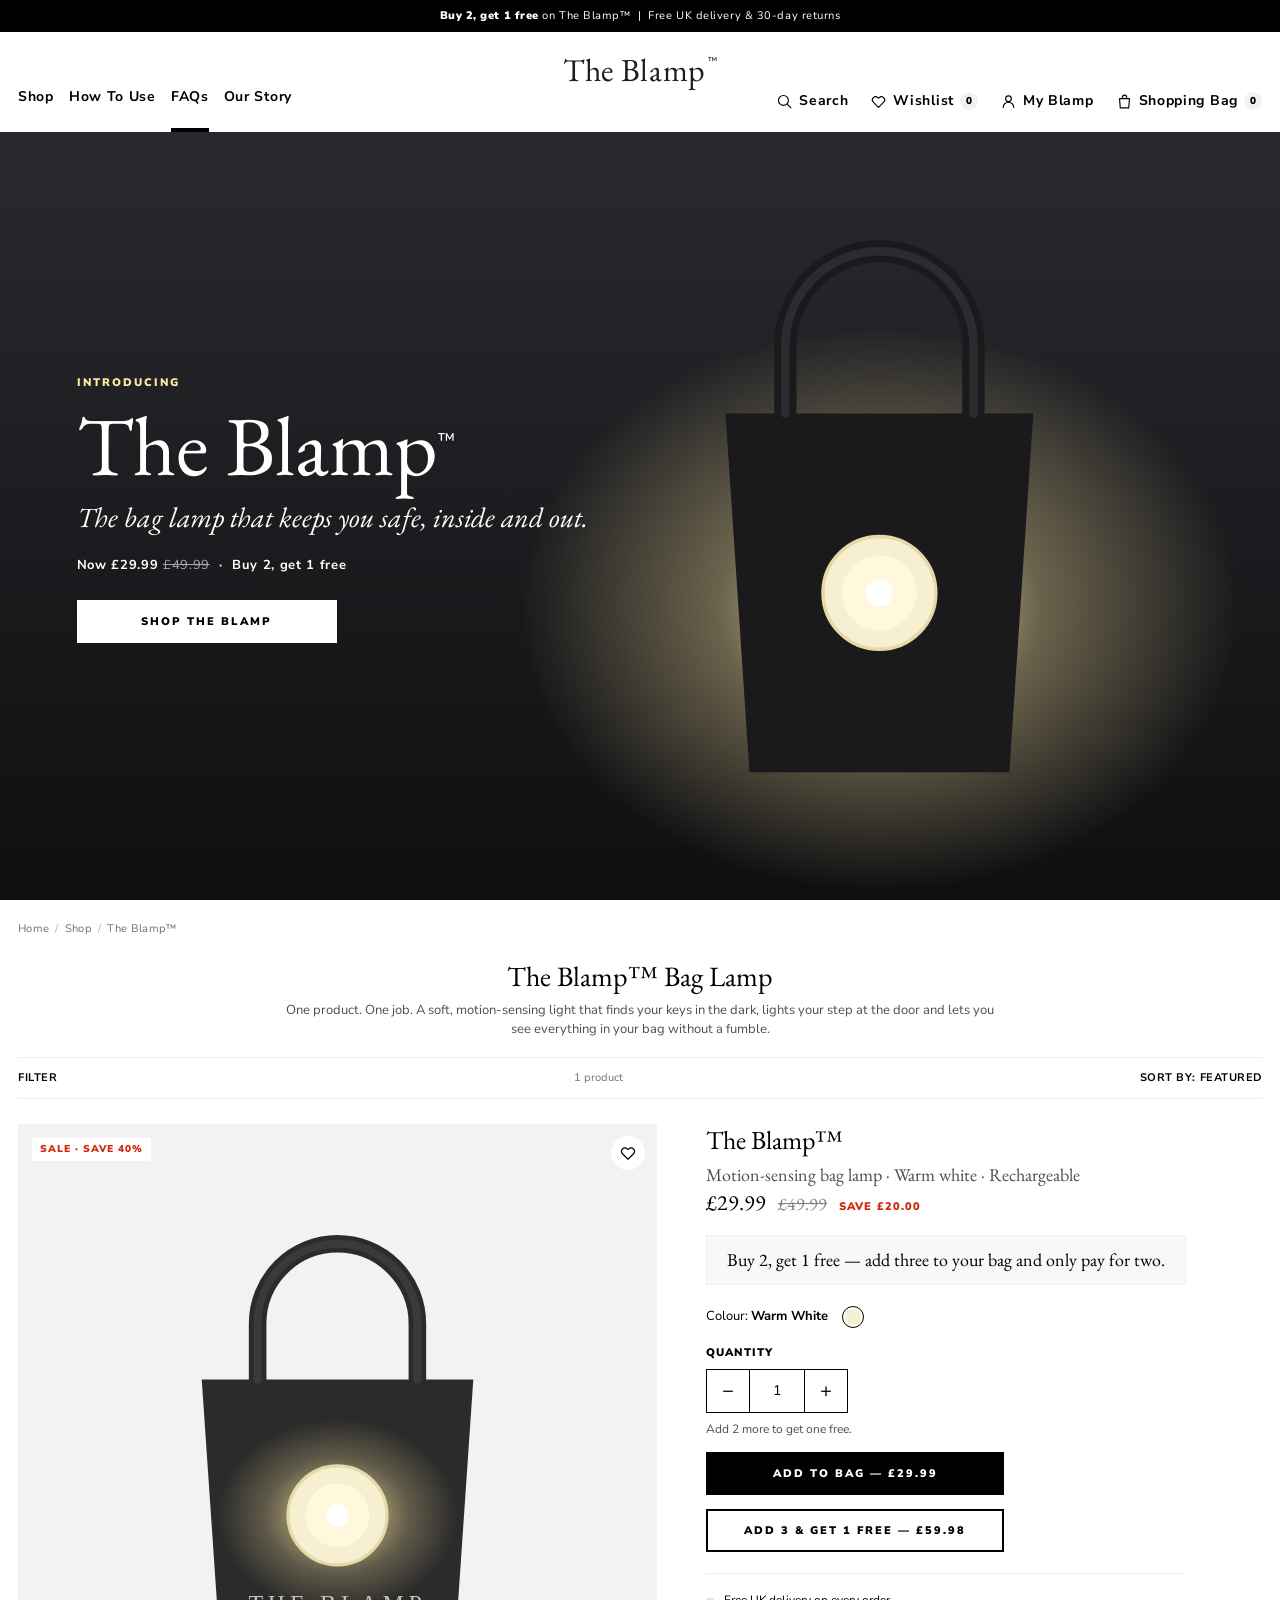
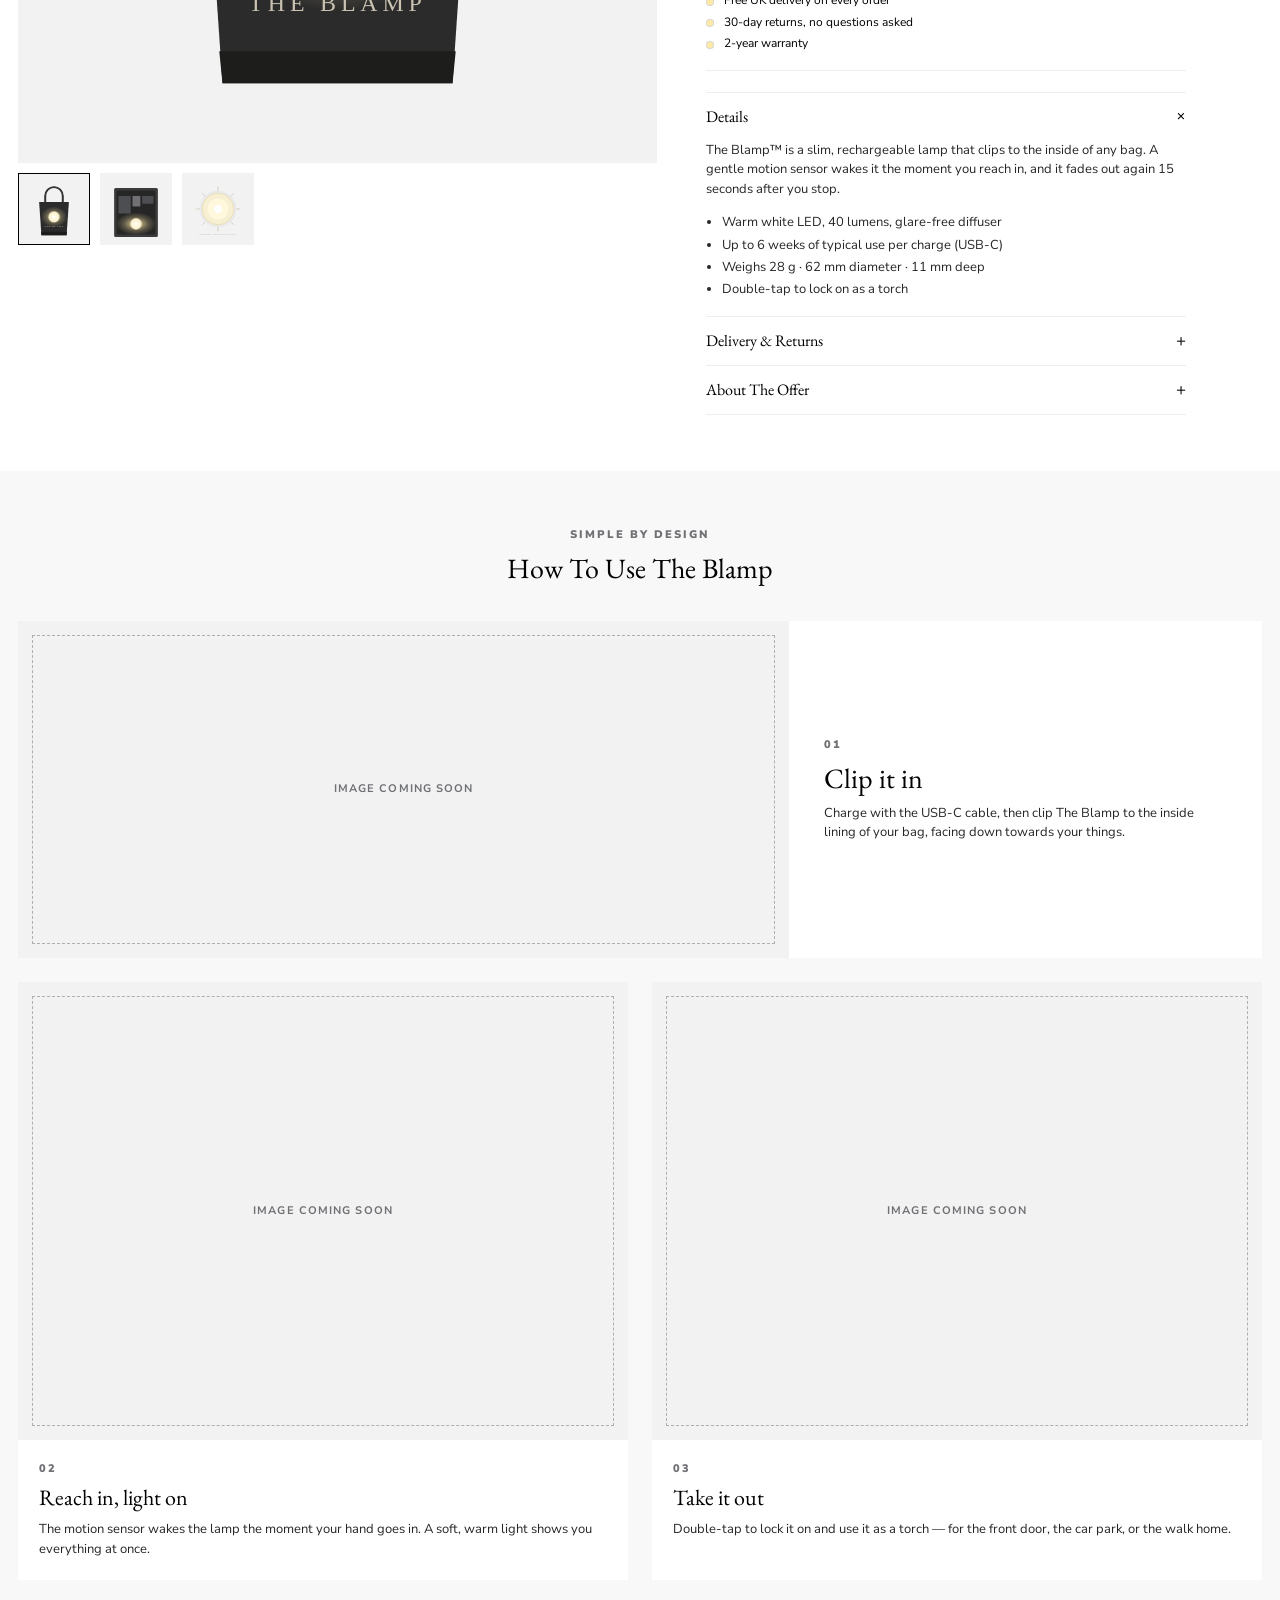
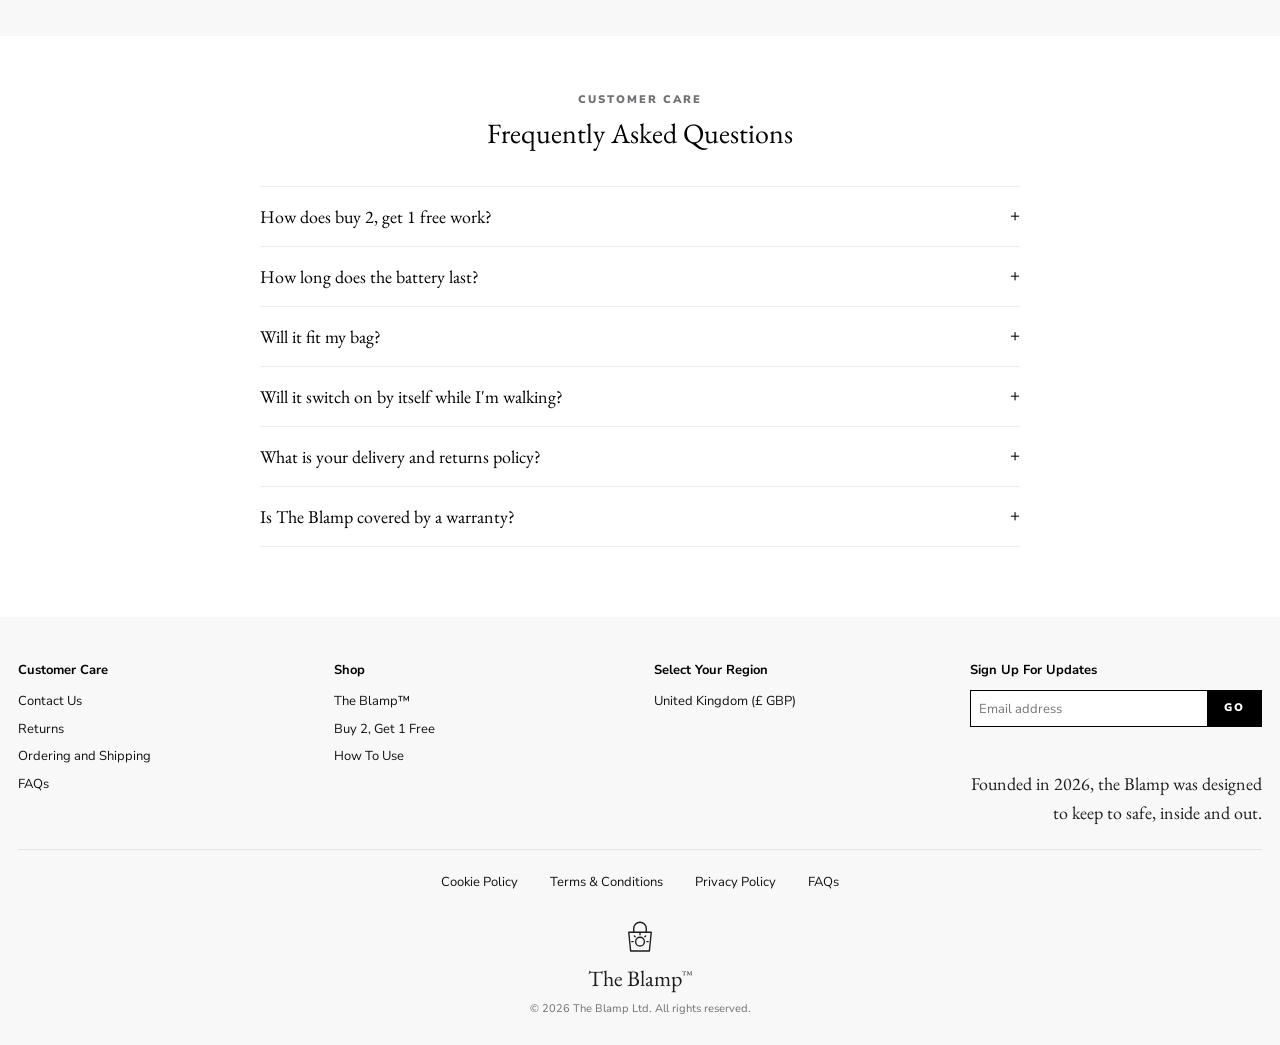
==== index.html @ b29a38c1 "Build The Blamp one-page store mirroring the Mulberry design Static storefront with cover, product b" ====
<!DOCTYPE html>
<html lang="en-gb">
<head>
  <meta charset="utf-8">
  <meta name="viewport" content="width=device-width, initial-scale=1">
  <title>The Blamp™ | The Bag Lamp – Keeps you safe, inside and out</title>
  <meta name="description" content="The Blamp™ is a motion-sensing bag lamp designed to keep you safe, inside and out. £29.99, was £49.99. Buy 2, get 1 free. Free UK delivery.">
  <link rel="icon" href="assets/img/favicon.svg" type="image/svg+xml">
  <link rel="preconnect" href="https://fonts.googleapis.com">
  <link rel="preconnect" href="https://fonts.gstatic.com" crossorigin>
  <link href="https://fonts.googleapis.com/css2?family=EB+Garamond:ital,wght@0,400;0,500;1,400&family=Nunito+Sans:ital,wght@0,400;0,700;0,900;1,400&display=swap" rel="stylesheet">
  <link rel="stylesheet" href="assets/css/styles.css">
  <script type="application/ld+json">
  {
    "@context": "https://schema.org",
    "@type": "Product",
    "name": "The Blamp™",
    "description": "A motion-sensing bag lamp designed to keep you safe, inside and out.",
    "brand": { "@type": "Brand", "name": "The Blamp" },
    "offers": {
      "@type": "Offer",
      "priceCurrency": "GBP",
      "price": "29.99",
      "availability": "https://schema.org/InStock",
      "url": "https://thebaglamp.com/#shop"
    }
  }
  </script>
</head>
<body>
<div class="site-wrapper has-site-updates" id="site">

  <a class="skip-link" href="#shop">Skip to product</a>

  <!-- ===================== HEADER ===================== -->
  <div class="site-updates" id="site-updates">
    <p class="site-updates__text"><strong>Buy 2, get 1 free</strong> on The Blamp™ &nbsp;|&nbsp; Free UK delivery &amp; 30-day returns</p>
  </div>

  <header class="site-header site-header--fixed" id="site-header">
    <h1 class="show-for-sr">The Blamp™ – The Bag Lamp</h1>
    <div class="header-wrapper">

      <button class="main-nav__toggler show-for-medium-down" id="mobile-header" aria-label="Open menu" aria-expanded="false" aria-controls="main-nav">
        <span class="icon-burger" aria-hidden="true"><i></i><i></i><i></i></span>
      </button>
      <button class="personal-nav__btn personal-nav__search-mobile show-for-medium-down" data-open-search aria-label="Search">
        <svg class="icon" viewBox="0 0 24 24" aria-hidden="true"><circle cx="10.5" cy="10.5" r="7" fill="none" stroke="currentColor" stroke-width="1.6"/><path d="M15.8 15.8 21 21" stroke="currentColor" stroke-width="1.6" stroke-linecap="round"/></svg>
      </button>

      <a class="site-logo site-logo--medium" href="#top" aria-label="The Blamp home">
        <span class="site-logo__word">The Blamp</span><span class="site-logo__tm">™</span>
      </a>

      <nav class="personal-nav" aria-label="Account and bag">
        <ul class="personal-nav__list">
          <li class="personal-nav__item show-for-large-up">
            <button class="personal-nav__btn" data-open-search>
              <svg class="icon" viewBox="0 0 24 24" aria-hidden="true"><circle cx="10.5" cy="10.5" r="7" fill="none" stroke="currentColor" stroke-width="1.6"/><path d="M15.8 15.8 21 21" stroke="currentColor" stroke-width="1.6" stroke-linecap="round"/></svg>
              <span class="personal-nav__text">Search</span>
            </button>
          </li>
          <li class="personal-nav__item show-for-large-up">
            <button class="personal-nav__btn" data-wishlist-toggle aria-pressed="false">
              <svg class="icon icon-heart" viewBox="0 0 24 24" aria-hidden="true"><path d="M12 20.3 4.6 13a4.6 4.6 0 0 1 6.5-6.5l.9.9.9-.9a4.6 4.6 0 0 1 6.5 6.5z" fill="none" stroke="currentColor" stroke-width="1.6" stroke-linejoin="round"/></svg>
              <span class="personal-nav__text">Wishlist</span>
              <span class="personal-nav__count" data-wishlist-count>0</span>
            </button>
          </li>
          <li class="personal-nav__item show-for-large-up">
            <a class="personal-nav__link" href="#account" data-open-account>
              <svg class="icon" viewBox="0 0 24 24" aria-hidden="true"><circle cx="12" cy="8" r="4" fill="none" stroke="currentColor" stroke-width="1.6"/><path d="M4.5 20.5a7.5 7.5 0 0 1 15 0" fill="none" stroke="currentColor" stroke-width="1.6" stroke-linecap="round"/></svg>
              <span class="personal-nav__text">My Blamp</span>
            </a>
          </li>
          <li class="personal-nav__item">
            <button class="personal-nav__btn personal-nav__bag" data-open-cart aria-label="Open shopping bag">
              <svg class="icon" viewBox="0 0 24 24" aria-hidden="true"><path d="M5 8h14l-1 13H6z" fill="none" stroke="currentColor" stroke-width="1.6" stroke-linejoin="round"/><path d="M9 8V6a3 3 0 0 1 6 0v2" fill="none" stroke="currentColor" stroke-width="1.6"/></svg>
              <span class="personal-nav__text show-for-large-up">Shopping Bag</span>
              <span class="personal-nav__count" data-cart-count>0</span>
            </button>
          </li>
        </ul>
      </nav>

      <nav class="main-nav" id="main-nav" aria-label="Main">
        <ul class="main-nav__list">
          <li class="main-nav__item main-nav__item--selected"><a class="main-nav__link" href="#shop"><span class="main-nav__text">Shop</span></a></li>
          <li class="main-nav__item"><a class="main-nav__link" href="#how-to-use"><span class="main-nav__text">How To Use</span></a></li>
          <li class="main-nav__item"><a class="main-nav__link" href="#faqs"><span class="main-nav__text">FAQs</span></a></li>
          <li class="main-nav__item"><a class="main-nav__link" href="#our-story"><span class="main-nav__text">Our Story</span></a></li>
          <li class="main-nav__item main-nav__item--mobile-only"><a class="main-nav__link" href="#account" data-open-account><span class="main-nav__text">My Blamp</span></a></li>
          <li class="main-nav__item main-nav__item--mobile-only"><button class="main-nav__link" data-wishlist-toggle><span class="main-nav__text">Wishlist (<span data-wishlist-count>0</span>)</span></button></li>
        </ul>
      </nav>

      <div class="search-bar-container" id="search-bar" hidden>
        <form class="search-bar__form" role="search" data-search-form>
          <label class="show-for-sr" for="search-input">Search</label>
          <input class="search-bar__input" id="search-input" type="search" placeholder="Search The Blamp" autocomplete="off">
          <button class="search-bar__btn" type="submit">Search</button>
          <button class="search-bar__close" type="button" data-close-search aria-label="Close search">×</button>
        </form>
        <div class="search-bar__results" data-search-results aria-live="polite"></div>
      </div>
    </div>
  </header>

  <main id="top" class="site-content">

    <!-- ===================== SECTION 1 : COVER ===================== -->
    <section class="cover" id="cover" aria-labelledby="cover-title">
      <div class="cover__media">
        <img class="cover__img" src="assets/img/hero.svg" alt="The Blamp glowing inside an open handbag" fetchpriority="high">
      </div>
      <div class="cover__content">
        <p class="cover__eyebrow">Introducing</p>
        <h2 class="cover__title" id="cover-title">The Blamp<sup>™</sup></h2>
        <p class="cover__subtitle"><em>The bag lamp that keeps you safe, inside and out.</em></p>
        <p class="cover__offer">Now £29.99 <span class="cover__was">£49.99</span> &nbsp;·&nbsp; Buy 2, get 1 free</p>
        <a class="btn btn--light" href="#shop">Shop The Blamp</a>
      </div>
    </section>

    <!-- ===================== SECTION 2 : PRODUCT BUY BOX ===================== -->
    <section class="product" id="shop" aria-labelledby="product-title">
      <nav class="breadcrumb" aria-label="Breadcrumb">
        <ol class="breadcrumb__list">
          <li><a href="#top">Home</a></li>
          <li><a href="#shop">Shop</a></li>
          <li aria-current="page">The Blamp™</li>
        </ol>
      </nav>

      <div class="plp-header">
        <h2 class="plp-header__title">The Blamp™ Bag Lamp</h2>
        <p class="plp-header__intro">One product. One job. A soft, motion-sensing light that finds your keys in the dark, lights your step at the door and lets you see everything in your bag without a fumble.</p>
      </div>

      <div class="plp-toolbar" aria-label="Product list tools">
        <span class="plp-toolbar__filter">Filter</span>
        <span class="plp-toolbar__count">1 product</span>
        <span class="plp-toolbar__sort">Sort by: <strong>Featured</strong></span>
      </div>

      <div class="product__layout">
        <!-- Gallery -->
        <div class="product__gallery">
          <div class="product-tile">
            <span class="product-tile__badge">Sale · Save 40%</span>
            <button class="product-tile__wishlist" data-wishlist-toggle aria-pressed="false" aria-label="Add The Blamp to wishlist">
              <svg class="icon icon-heart" viewBox="0 0 24 24" aria-hidden="true"><path d="M12 20.3 4.6 13a4.6 4.6 0 0 1 6.5-6.5l.9.9.9-.9a4.6 4.6 0 0 1 6.5 6.5z" fill="none" stroke="currentColor" stroke-width="1.6" stroke-linejoin="round"/></svg>
            </button>
            <figure class="product-tile__image">
              <img id="product-main-image" src="assets/img/product-front.svg" alt="The Blamp™ bag lamp, front view" width="800" height="800">
            </figure>
          </div>
          <ul class="product__thumbs" aria-label="Product images">
            <li><button class="product__thumb is-active" data-image="assets/img/product-front.svg" data-alt="The Blamp™ bag lamp, front view"><img src="assets/img/product-front.svg" alt="" width="120" height="120"></button></li>
            <li><button class="product__thumb" data-image="assets/img/product-inside.svg" data-alt="The Blamp™ lighting the inside of a bag"><img src="assets/img/product-inside.svg" alt="" width="120" height="120"></button></li>
            <li><button class="product__thumb" data-image="assets/img/product-detail.svg" data-alt="The Blamp™ motion-sensing light, close up"><img src="assets/img/product-detail.svg" alt="" width="120" height="120"></button></li>
          </ul>
        </div>

        <!-- Buy box -->
        <div class="product__details">
          <div class="product-title">
            <h3 class="product-title__name" id="product-title">The Blamp™</h3>
            <p class="product-title__description">Motion-sensing bag lamp · Warm white · Rechargeable</p>
            <p class="product-title__price">
              <span class="price price--now" data-unit-price="29.99">£29.99</span>
              <span class="was-price">£49.99</span>
              <span class="price__saving">Save £20.00</span>
            </p>
          </div>

          <p class="product-promo-msg">Buy 2, get 1 free — add three to your bag and only pay for two.</p>

          <div class="product-colour">
            <span class="product-colour__label">Colour: <strong>Warm White</strong></span>
            <ul class="product-colour__swatches">
              <li><span class="swatch swatch--selected" style="--swatch:#f7efd2" title="Warm White"></span></li>
            </ul>
          </div>

          <form class="product-add" data-add-form>
            <label class="product-add__label" for="product-qty">Quantity</label>
            <div class="qty">
              <button class="qty__btn" type="button" data-qty-dec aria-label="Decrease quantity">−</button>
              <input class="qty__input" id="product-qty" type="number" min="1" max="99" value="1" inputmode="numeric" aria-live="polite">
              <button class="qty__btn" type="button" data-qty-inc aria-label="Increase quantity">+</button>
            </div>
            <p class="product-add__hint" data-qty-hint>Add 2 more to get one free.</p>
            <button class="btn btn--primary" type="submit" data-add-to-bag>Add To Bag</button>
            <button class="btn btn--secondary" type="button" data-add-bundle>Add 3 &amp; Get 1 Free — £59.98</button>
          </form>

          <ul class="product-usp">
            <li>Free UK delivery on every order</li>
            <li>30-day returns, no questions asked</li>
            <li>2-year warranty</li>
          </ul>

          <div class="accordion product-tabs" data-accordion>
            <div class="accordion-navigation">
              <button class="accordion__trigger" aria-expanded="true" aria-controls="acc-details">Details</button>
              <div class="accordion__content" id="acc-details">
                <p>The Blamp™ is a slim, rechargeable lamp that clips to the inside of any bag. A gentle motion sensor wakes it the moment you reach in, and it fades out again 15 seconds after you stop.</p>
                <ul>
                  <li>Warm white LED, 40 lumens, glare-free diffuser</li>
                  <li>Up to 6 weeks of typical use per charge (USB-C)</li>
                  <li>Weighs 28 g · 62 mm diameter · 11 mm deep</li>
                  <li>Double-tap to lock on as a torch</li>
                </ul>
              </div>
            </div>
            <div class="accordion-navigation">
              <button class="accordion__trigger" aria-expanded="false" aria-controls="acc-delivery">Delivery &amp; Returns</button>
              <div class="accordion__content" id="acc-delivery" hidden>
                <p>Free standard UK delivery (2–4 working days). Next-day delivery available at checkout for £4.95. International delivery is coming soon.</p>
                <p>Not for you? Return it within 30 days for a full refund.</p>
              </div>
            </div>
            <div class="accordion-navigation">
              <button class="accordion__trigger" aria-expanded="false" aria-controls="acc-offer">About The Offer</button>
              <div class="accordion__content" id="acc-offer" hidden>
                <p>Buy 2, get 1 free is applied automatically in your bag. For every three Blamps you add, the cheapest one is free. No code needed.</p>
              </div>
            </div>
          </div>
        </div>
      </div>
    </section>

    <!-- ===================== SECTION 3 : HOW TO USE ===================== -->
    <section class="how-to" id="how-to-use" aria-labelledby="how-to-title">
      <div class="section-heading">
        <p class="section-heading__eyebrow">Simple by design</p>
        <h2 class="section-heading__title" id="how-to-title">How To Use The Blamp</h2>
      </div>

      <div class="how-to__grid">
        <article class="how-to__card how-to__card--wide">
          <figure class="how-to__media" data-image-slot="how-to-1">
            <span class="how-to__placeholder">Image coming soon</span>
          </figure>
          <div class="how-to__body">
            <span class="how-to__step">01</span>
            <h3 class="how-to__title">Clip it in</h3>
            <p>Charge with the USB-C cable, then clip The Blamp to the inside lining of your bag, facing down towards your things.</p>
          </div>
        </article>

        <article class="how-to__card">
          <figure class="how-to__media" data-image-slot="how-to-2">
            <span class="how-to__placeholder">Image coming soon</span>
          </figure>
          <div class="how-to__body">
            <span class="how-to__step">02</span>
            <h3 class="how-to__title">Reach in, light on</h3>
            <p>The motion sensor wakes the lamp the moment your hand goes in. A soft, warm light shows you everything at once.</p>
          </div>
        </article>

        <article class="how-to__card">
          <figure class="how-to__media" data-image-slot="how-to-3">
            <span class="how-to__placeholder">Image coming soon</span>
          </figure>
          <div class="how-to__body">
            <span class="how-to__step">03</span>
            <h3 class="how-to__title">Take it out</h3>
            <p>Double-tap to lock it on and use it as a torch — for the front door, the car park, or the walk home.</p>
          </div>
        </article>
      </div>
    </section>

    <!-- ===================== SECTION 4 : FAQS ===================== -->
    <section class="faqs" id="faqs" aria-labelledby="faqs-title">
      <div class="section-heading">
        <p class="section-heading__eyebrow">Customer care</p>
        <h2 class="section-heading__title" id="faqs-title">Frequently Asked Questions</h2>
      </div>

      <div class="accordion faqs__accordion" data-accordion>
        <div class="accordion-navigation">
          <button class="accordion__trigger" aria-expanded="false" aria-controls="faq-1">How does buy 2, get 1 free work?</button>
          <div class="accordion__content" id="faq-1" hidden><p>Add three Blamps to your bag and the third is automatically free at checkout. You can do this as many times as you like — six Blamps means two are free.</p></div>
        </div>
        <div class="accordion-navigation">
          <button class="accordion__trigger" aria-expanded="false" aria-controls="faq-2">How long does the battery last?</button>
          <div class="accordion__content" id="faq-2" hidden><p>Around six weeks with typical use, because The Blamp only lights up when you reach into your bag. A full charge takes about 90 minutes over USB-C.</p></div>
        </div>
        <div class="accordion-navigation">
          <button class="accordion__trigger" aria-expanded="false" aria-controls="faq-3">Will it fit my bag?</button>
          <div class="accordion__content" id="faq-3" hidden><p>Yes. The clip opens to 12 mm, so it holds onto any lining, pocket edge or strap — from a micro bag to a weekend holdall.</p></div>
        </div>
        <div class="accordion-navigation">
          <button class="accordion__trigger" aria-expanded="false" aria-controls="faq-4">Will it switch on by itself while I'm walking?</button>
          <div class="accordion__content" id="faq-4" hidden><p>No. The sensor looks for a hand entering the bag, not the general movement of walking, so it stays off in transit and on when you need it.</p></div>
        </div>
        <div class="accordion-navigation">
          <button class="accordion__trigger" aria-expanded="false" aria-controls="faq-5">What is your delivery and returns policy?</button>
          <div class="accordion__content" id="faq-5" hidden><p>Standard UK delivery is free and takes 2–4 working days. If you change your mind, return it within 30 days for a full refund.</p></div>
        </div>
        <div class="accordion-navigation">
          <button class="accordion__trigger" aria-expanded="false" aria-controls="faq-6">Is The Blamp covered by a warranty?</button>
          <div class="accordion__content" id="faq-6" hidden><p>Every Blamp comes with a two-year warranty covering the battery, the sensor and the clip.</p></div>
        </div>
      </div>
    </section>

    <!-- ===================== SECTION 5 : FOOTER ===================== -->
    <footer class="site-footer" id="our-story">
      <div class="footer-links__holder">
        <div class="footer-links footer-links--left">
          <nav class="footer-links" aria-label="Customer care">
            <ul class="footer-links__list">
              <li class="footer-links__item footer-links__item--has-children">
                <span class="footer-links__link">Customer Care</span>
                <ul class="footer-links-sub__list">
                  <li><a class="footer-links-sub__link" href="mailto:hello@thebaglamp.com">Contact Us</a></li>
                  <li><a class="footer-links-sub__link" href="#faqs">Returns</a></li>
                  <li><a class="footer-links-sub__link" href="#faqs">Ordering and Shipping</a></li>
                  <li><a class="footer-links-sub__link" href="#faqs">FAQs</a></li>
                </ul>
              </li>
              <li class="footer-links__item footer-links__item--has-children">
                <span class="footer-links__link">Shop</span>
                <ul class="footer-links-sub__list">
                  <li><a class="footer-links-sub__link" href="#shop">The Blamp™</a></li>
                  <li><a class="footer-links-sub__link" href="#shop">Buy 2, Get 1 Free</a></li>
                  <li><a class="footer-links-sub__link" href="#how-to-use">How To Use</a></li>
                </ul>
              </li>
            </ul>
          </nav>
        </div>

        <div class="footer-links footer-links--right">
          <nav class="footer-links" aria-label="About and region">
            <ul class="footer-links__list">
              <li class="footer-links__item footer-links__item--has-children">
                <span class="footer-links__link">Select Your Region</span>
                <ul class="footer-links-sub__list">
                  <li><a class="footer-links-sub__link country-selector" href="#top">United Kingdom (£ GBP)</a></li>
                </ul>
              </li>
              <li class="footer-links__item footer-links__item--has-children footer-links__item--signup">
                <span class="footer-links__link">Sign Up For Updates</span>
                <form class="footer-signup" data-signup-form>
                  <label class="show-for-sr" for="signup-email">Email address</label>
                  <input class="footer-signup__input" id="signup-email" type="email" placeholder="Email address" required>
                  <button class="footer-signup__btn" type="submit">Go</button>
                </form>
                <p class="footer-signup__msg" data-signup-msg aria-live="polite"></p>
              </li>
              <li class="footer-links__item footer-links__item--story">
                <p class="footer-story">Founded in 2026, the Blamp was designed to keep to safe, inside and out.</p>
              </li>
            </ul>
          </nav>
        </div>
      </div>

      <div class="footer__nav footer__agreement-nav">
        <ul class="footer-links-sub__list footer-links-sub__list--inline">
          <li><a class="footer-links-sub__link" href="#top">Cookie Policy</a></li>
          <li><a class="footer-links-sub__link" href="#top">Terms &amp; Conditions</a></li>
          <li><a class="footer-links-sub__link" href="#top">Privacy Policy</a></li>
          <li><a class="footer-links-sub__link" href="#faqs">FAQs</a></li>
        </ul>
        <div class="footer__brand">
          <img class="footer__symbol" src="assets/img/logo.svg" alt="" width="40" height="40">
          <span class="footer__wordmark">The Blamp<sup>™</sup></span>
          <p class="footer__copyright">© 2026 The Blamp Ltd. All rights reserved.</p>
        </div>
      </div>
    </footer>
  </main>

  <!-- ===================== CART DRAWER ===================== -->
  <div class="overlay" data-overlay hidden></div>

  <aside class="cart" id="cart" aria-label="Shopping bag" aria-hidden="true" hidden>
    <div class="cart__header">
      <h2 class="cart__title">Shopping Bag <span class="cart__count">(<span data-cart-count>0</span>)</span></h2>
      <button class="cart__close" data-close-cart aria-label="Close shopping bag">×</button>
    </div>
    <div class="cart__body">
      <div class="cart__empty" data-cart-empty>
        <p>Your shopping bag is empty.</p>
        <a class="btn btn--primary" href="#shop" data-close-cart>Shop The Blamp</a>
      </div>
      <ul class="cart__items" data-cart-items></ul>
      <p class="cart__offer-hint" data-offer-hint hidden></p>
    </div>
    <div class="cart__footer" data-cart-footer hidden>
      <dl class="cart__totals">
        <div><dt>Subtotal</dt><dd data-cart-subtotal>£0.00</dd></div>
        <div class="cart__totals-discount" data-discount-row hidden><dt>Buy 2, get 1 free</dt><dd data-cart-discount>−£0.00</dd></div>
        <div><dt>Delivery</dt><dd>Free</dd></div>
        <div class="cart__totals-total"><dt>Total</dt><dd data-cart-total>£0.00</dd></div>
      </dl>
      <button class="btn btn--primary" data-open-checkout>Checkout</button>
      <button class="btn btn--secondary" data-close-cart>Continue Shopping</button>
    </div>
  </aside>

  <!-- ===================== CHECKOUT ===================== -->
  <div class="checkout" id="checkout" role="dialog" aria-modal="true" aria-labelledby="checkout-title" hidden>
    <div class="checkout__inner">
      <button class="checkout__close" data-close-checkout aria-label="Close checkout">×</button>

      <div class="checkout__step" data-checkout-step="form">
        <h2 class="checkout__title" id="checkout-title">Checkout</h2>
        <div class="checkout__layout">
          <form class="checkout__form" data-checkout-form novalidate>
            <fieldset>
              <legend>Contact</legend>
              <label>Email address <input type="email" name="email" autocomplete="email" required></label>
            </fieldset>
            <fieldset>
              <legend>Delivery Address</legend>
              <div class="form-row">
                <label>First name <input type="text" name="firstName" autocomplete="given-name" required></label>
                <label>Last name <input type="text" name="lastName" autocomplete="family-name" required></label>
              </div>
              <label>Address line 1 <input type="text" name="address1" autocomplete="address-line1" required></label>
              <label>Address line 2 <span class="optional">(optional)</span> <input type="text" name="address2" autocomplete="address-line2"></label>
              <div class="form-row">
                <label>Town / City <input type="text" name="city" autocomplete="address-level2" required></label>
                <label>Postcode <input type="text" name="postcode" autocomplete="postal-code" required></label>
              </div>
              <label>Country <select name="country"><option value="GB" selected>United Kingdom</option></select></label>
              <label>Phone <span class="optional">(for delivery updates)</span> <input type="tel" name="phone" autocomplete="tel"></label>
            </fieldset>
            <fieldset>
              <legend>Delivery Method</legend>
              <label class="radio"><input type="radio" name="delivery" value="0" checked> Standard (2–4 working days) — <strong>Free</strong></label>
              <label class="radio"><input type="radio" name="delivery" value="4.95"> Next day — <strong>£4.95</strong></label>
            </fieldset>
            <fieldset>
              <legend>Payment</legend>
              <label>Name on card <input type="text" name="cardName" autocomplete="cc-name" required></label>
              <label>Card number <input type="text" name="cardNumber" inputmode="numeric" autocomplete="cc-number" placeholder="1234 5678 9012 3456" required></label>
              <div class="form-row">
                <label>Expiry <input type="text" name="cardExpiry" inputmode="numeric" autocomplete="cc-exp" placeholder="MM / YY" required></label>
                <label>CVC <input type="text" name="cardCvc" inputmode="numeric" autocomplete="cc-csc" placeholder="123" required></label>
              </div>
              <p class="checkout__secure">Secure checkout. Card details are encrypted and never stored.</p>
            </fieldset>
            <p class="checkout__error" data-checkout-error role="alert" hidden></p>
            <button class="btn btn--primary" type="submit" data-place-order>Place Order</button>
          </form>

          <aside class="checkout__summary">
            <h3 class="checkout__summary-title">Order Summary</h3>
            <ul class="checkout__items" data-checkout-items></ul>
            <dl class="cart__totals">
              <div><dt>Subtotal</dt><dd data-cart-subtotal>£0.00</dd></div>
              <div class="cart__totals-discount" data-discount-row hidden><dt>Buy 2, get 1 free</dt><dd data-cart-discount>−£0.00</dd></div>
              <div><dt>Delivery</dt><dd data-checkout-delivery>Free</dd></div>
              <div class="cart__totals-total"><dt>Total</dt><dd data-checkout-total>£0.00</dd></div>
            </dl>
          </aside>
        </div>
      </div>

      <div class="checkout__step checkout__confirm" data-checkout-step="confirm" hidden>
        <img class="checkout__confirm-symbol" src="assets/img/logo.svg" alt="" width="56" height="56">
        <h2 class="checkout__title">Thank you for your order</h2>
        <p class="checkout__confirm-ref">Order reference <strong data-order-ref></strong></p>
        <p data-order-summary></p>
        <p>We've emailed a confirmation to <strong data-order-email></strong>. Your Blamp will be with you in 2–4 working days.</p>
        <button class="btn btn--primary" data-close-checkout>Continue Shopping</button>
      </div>
    </div>
  </div>

  <!-- ===================== ACCOUNT (placeholder) ===================== -->
  <div class="modal" id="account" role="dialog" aria-modal="true" aria-labelledby="account-title" hidden>
    <div class="modal__inner">
      <button class="modal__close" data-close-account aria-label="Close">×</button>
      <h2 class="modal__title" id="account-title">My Blamp</h2>
      <p>Accounts are coming soon. For now, every order is confirmed by email and you can track it from the link in that email.</p>
      <form class="modal__form" data-signup-form>
        <label class="show-for-sr" for="account-email">Email address</label>
        <input id="account-email" type="email" placeholder="Email address" required>
        <button class="btn btn--primary" type="submit">Notify Me</button>
        <p class="footer-signup__msg" data-signup-msg aria-live="polite"></p>
      </form>
    </div>
  </div>

  <div class="toast" data-toast role="status" aria-live="polite" hidden></div>
</div>
<script src="assets/js/store.js" defer></script>
</body>
</html>
---- assets/css/styles.css ----
/* ==========================================================================
   The Blamp™ — storefront styles
   Design system mirrors mulberry.com: 14px Avenir-style sans body, Bembo-style
   serif headings, black/white palette, uppercase letter-spaced black buttons,
   fixed white header with centred wordmark, light-grey footer.
   ========================================================================== */

:root {
  --font-sans: "Avenir LT Pro", "avenir-lt-pro", "Nunito Sans", "Helvetica Neue", Helvetica, Roboto, Arial, sans-serif;
  --font-serif: "Bembo MT Pro", "bembo-mt-pro", "EB Garamond", Georgia, "Times New Roman", serif;

  --black: #000;
  --ink: #1d1d1b;
  --grey-900: #262626;
  --grey-700: #4d4e52;
  --grey-600: #707175;
  --grey-500: #a6a7ab;
  --grey-400: #afafaf;
  --grey-300: #d8d8d8;
  --grey-200: #e5e5e5;
  --grey-150: #eee;
  --grey-100: #f2f2f2;
  --grey-50:  #f8f8f8;
  --white: #fff;
  --glow: #ffe9a3;
  --sale: #cf2a0e;

  --updates-h: 32px;
  --header-h: 100px;
  --header-compact-h: 65px;
  --gutter: 18px;
  --max: 1440px;
  --btn-max: 21.28571rem;
  --ease: cubic-bezier(.2,.7,.2,1);
}

*, *::before, *::after { box-sizing: border-box; }
html { font-size: 14px; -webkit-text-size-adjust: 100%; scroll-behavior: smooth; }
@media (prefers-reduced-motion: reduce) { html { scroll-behavior: auto; } }
body {
  margin: 0;
  background: var(--white);
  color: var(--black);
  font-family: var(--font-sans);
  font-weight: 400;
  line-height: 1.5;
  overscroll-behavior: none;
  -webkit-font-smoothing: antialiased;
}
body.is-locked { overflow: hidden; }
img { max-width: 100%; height: auto; display: block; }
a { color: inherit; text-decoration: none; }
button { font: inherit; color: inherit; background: none; border: 0; padding: 0; cursor: pointer; }
ul, ol { margin: 0; padding: 0; list-style: none; }
p { margin: 0 0 1rem; }
h1, h2, h3, h4, h5 { margin: .2rem 0 .5rem; font-weight: 400; color: var(--black); text-rendering: optimizeLegibility; }
h2, .h2 { font-family: var(--font-serif); font-size: 1.57143rem; line-height: 1.25; }
h3, .h3 { font-family: var(--font-serif); font-size: 1.42857rem; line-height: 1.3; }
sup { font-size: .45em; vertical-align: super; line-height: 0; }
fieldset { border: 0; margin: 0 0 1.5rem; padding: 0; min-width: 0; }
legend { padding: 0; margin-bottom: .75rem; font-family: var(--font-serif); font-size: 1.28571rem; }

.show-for-sr, .skip-link:not(:focus) {
  position: absolute !important; width: 1px; height: 1px; padding: 0; margin: -1px;
  overflow: hidden; clip: rect(0 0 0 0); white-space: nowrap; border: 0;
}
.skip-link:focus { position: fixed; top: 8px; left: 8px; z-index: 2000; background: var(--black); color: var(--white); padding: .5rem 1rem; }
.show-for-large-up { display: none !important; }
@media (min-width: 1025px) {
  .show-for-large-up { display: block !important; }
  .show-for-medium-down { display: none !important; }
}
[hidden] { display: none !important; }

/* --------------------------------------------------------------------------
   Buttons — mirrors Mulberry .btn
   -------------------------------------------------------------------------- */
.btn {
  display: inline-block;
  width: 100%;
  max-width: var(--btn-max);
  margin: 0 0 1rem;
  padding: .85714rem 0;
  border: 2px solid var(--black);
  background: var(--black);
  color: var(--white);
  font-size: .78571rem;
  font-weight: 900;
  letter-spacing: .14286rem;
  text-transform: uppercase;
  text-align: center;
  line-height: normal;
  white-space: nowrap;
  transition: background-color .3s ease-out, border-color .3s ease-out, color .3s ease-out;
}
.btn:hover, .btn:focus-visible { background: var(--grey-900); border-color: var(--grey-900); }
.btn--secondary { background: var(--white); color: var(--black); }
.btn--secondary:hover, .btn--secondary:focus-visible { background: var(--grey-100); border-color: var(--black); color: var(--black); }
.btn--light { background: var(--white); border-color: var(--white); color: var(--black); }
.btn--light:hover, .btn--light:focus-visible { background: var(--glow); border-color: var(--glow); color: var(--black); }
.btn[disabled] { opacity: .5; cursor: default; }

/* --------------------------------------------------------------------------
   Site updates bar + header
   -------------------------------------------------------------------------- */
.site-updates {
  position: fixed; top: 0; left: 0; right: 0; z-index: 1302;
  height: var(--updates-h);
  background: var(--black); color: var(--white);
  display: flex; align-items: center; justify-content: center;
  padding: 0 var(--gutter);
}
.site-updates__text { margin: 0; font-size: .78571rem; letter-spacing: .05em; text-align: center; white-space: nowrap; overflow: hidden; text-overflow: ellipsis; }
.site-updates__text strong { font-weight: 900; }

.site-header {
  position: fixed; top: var(--updates-h); left: 0; right: 0; z-index: 1301;
  min-height: var(--header-h);
  padding: 0 var(--gutter);
  background: var(--white);
  color: var(--black);
  box-shadow: 0 0 5px 0 rgba(0,0,0,.2);
  transition: min-height .2s;
}
.header-wrapper { position: relative; max-width: var(--max); margin: 0 auto; min-height: inherit; }

.site-logo {
  display: block; position: relative; z-index: 2;
  width: 167px; margin: 0 auto; padding: 22px 0 0;
  text-align: center; white-space: nowrap;
  transition: transform .6s ease, padding .2s ease;
  transform-origin: top center;
}
.site-logo__word { font-family: var(--font-serif); font-size: 32px; line-height: 1; letter-spacing: .02em; color: var(--ink); }
.site-logo__tm { font-family: var(--font-sans); font-size: 10px; vertical-align: top; margin-left: 2px; color: var(--ink); }

.main-nav { position: absolute; left: 0; bottom: 0; }
.main-nav__list { display: flex; white-space: nowrap; }
.main-nav__item { position: relative; padding: 0 7.5px; }
.main-nav__item:first-child { padding-left: 0; }
.main-nav__link {
  display: block; padding: 0 0 20px;
  font-size: 1rem; font-weight: 700; line-height: 1.57143rem; letter-spacing: .05em;
  color: var(--black);
  border-bottom: 4px solid transparent;
  transition: padding-bottom .2s ease, border-color .2s ease;
}
.main-nav__item--selected .main-nav__link, .main-nav__link:hover { border-bottom-color: var(--black); }
.main-nav__item--mobile-only { display: none; }

.personal-nav { position: absolute; right: 0; bottom: 0; }
.personal-nav__list { display: flex; gap: 22px; align-items: flex-end; }
.personal-nav__btn, .personal-nav__link {
  display: flex; align-items: center; gap: 6px;
  padding: 0 0 20px;
  font-size: 1rem; font-weight: 700; line-height: 1.57143rem; letter-spacing: .05em;
  color: var(--black);
  transition: padding-bottom .1s ease;
}
.personal-nav__btn .icon, .personal-nav__link .icon { width: 17px; height: 17px; }
.personal-nav__count {
  min-width: 18px; height: 18px; padding: 0 5px;
  border-radius: 9px; background: var(--black); color: var(--white);
  font-size: .71429rem; font-weight: 900; line-height: 18px; text-align: center;
}
.personal-nav__count:empty, .personal-nav__count[data-zero="true"] { background: var(--grey-100); color: var(--black); }
[data-wishlist-toggle][aria-pressed="true"] .icon-heart path { fill: var(--black); }

.main-nav__toggler { position: absolute; left: 0; top: 50%; transform: translateY(-50%); width: 34px; height: 34px; z-index: 3; }
.icon-burger { display: block; width: 20px; margin: 0 auto; }
.icon-burger i { display: block; height: 2px; background: var(--black); margin: 4px 0; transition: transform .2s ease, opacity .2s ease; }
.is-nav-open .icon-burger i:nth-child(1) { transform: translateY(6px) rotate(45deg); }
.is-nav-open .icon-burger i:nth-child(2) { opacity: 0; }
.is-nav-open .icon-burger i:nth-child(3) { transform: translateY(-6px) rotate(-45deg); }
.personal-nav__search-mobile { position: absolute; left: 40px; top: 50%; transform: translateY(-50%); padding: 0; z-index: 3; }
.personal-nav__search-mobile .icon { width: 20px; height: 20px; }

/* Compact header once scrolled (Mulberry .float-header) */
.float-header .site-header { min-height: var(--header-compact-h); }
.float-header .site-logo { transform: scale(.7625); padding-top: 10px; }
.float-header .main-nav__link, .float-header .personal-nav__btn, .float-header .personal-nav__link { padding-bottom: 11px; }

/* Search */
.search-bar-container {
  position: absolute; left: 0; right: 0; top: 0; z-index: 4;
  background: var(--white); min-height: inherit;
  display: flex; flex-direction: column; justify-content: center;
}
.search-bar__form { display: flex; align-items: center; gap: 12px; max-width: 720px; margin: 0 auto; width: 100%; padding: 12px 0; }
.search-bar__input {
  flex: 1; height: 2.64286rem; padding: .57143rem 0; border: 0; border-bottom: 1px solid var(--black);
  font-family: var(--font-serif); font-size: 1.42857rem; background: transparent; outline: none;
}
.search-bar__btn { font-size: .78571rem; font-weight: 900; letter-spacing: .14286rem; text-transform: uppercase; }
.search-bar__close { font-size: 28px; line-height: 1; }
.search-bar__results { max-width: 720px; margin: 0 auto; width: 100%; padding-bottom: 12px; font-size: .92857rem; }
.search-bar__results a { text-decoration: underline; }

/* --------------------------------------------------------------------------
   Layout
   -------------------------------------------------------------------------- */
.site-content { padding-top: calc(var(--updates-h) + var(--header-h)); }
.section-heading { text-align: center; margin: 0 auto 2.5rem; max-width: 720px; }
.section-heading__eyebrow { margin: 0 0 .5rem; font-size: .78571rem; font-weight: 900; letter-spacing: .14286rem; text-transform: uppercase; color: var(--grey-600); }
.section-heading__title { font-size: 2rem; margin: 0; }

/* --------------------------------------------------------------------------
   Section 1 — Cover
   -------------------------------------------------------------------------- */
.cover { position: relative; min-height: 600px; height: calc(100vh - var(--updates-h) - var(--header-h)); max-height: 820px; overflow: hidden; background: var(--ink); color: var(--white); }
.cover__media, .cover__img { position: absolute; inset: 0; width: 100%; height: 100%; object-fit: cover; }
.cover__content {
  position: relative; z-index: 1; height: 100%;
  display: flex; flex-direction: column; justify-content: center;
  max-width: var(--max); margin: 0 auto; padding: 0 clamp(var(--gutter), 6vw, 96px);
}
.cover__eyebrow { margin: 0 0 1rem; font-size: .78571rem; font-weight: 900; letter-spacing: .14286rem; text-transform: uppercase; color: var(--glow); }
.cover__title { margin: 0 0 .75rem; font-size: clamp(3rem, 7vw, 6rem); line-height: .95; color: var(--white); }
.cover__title sup { font-family: var(--font-sans); font-size: .22em; }
.cover__subtitle { max-width: 520px; margin: 0 0 1.25rem; font-family: var(--font-serif); font-size: clamp(1.42857rem, 2.2vw, 2rem); color: var(--white); }
.cover__offer { margin: 0 0 1.75rem; font-size: .92857rem; letter-spacing: .05em; font-weight: 700; color: var(--white); }
.cover__was { text-decoration: line-through; color: var(--grey-500); font-weight: 400; }
.cover .btn { max-width: 260px; }

/* --------------------------------------------------------------------------
   Section 2 — Product / buy box (mirrors Mulberry PLP + PDP)
   -------------------------------------------------------------------------- */
.product { max-width: var(--max); margin: 0 auto; padding: 1.5rem var(--gutter) 4rem; }
.breadcrumb__list { display: flex; flex-wrap: wrap; gap: 6px; font-size: .78571rem; color: var(--grey-600); letter-spacing: .03em; }
.breadcrumb__list li + li::before { content: "/"; margin-right: 6px; color: var(--grey-400); }
.breadcrumb__list a:hover { text-decoration: underline; }

.plp-header { text-align: center; max-width: 720px; margin: 1.5rem auto 1.25rem; }
.plp-header__title { font-size: 2rem; margin: 0 0 .5rem; }
.plp-header__intro { color: var(--grey-700); font-size: .92857rem; margin: 0; }

.plp-toolbar {
  display: flex; align-items: center; justify-content: space-between;
  padding: .85rem 0; margin-bottom: 1.75rem;
  border-top: 1px solid var(--grey-150); border-bottom: 1px solid var(--grey-150);
  font-size: .78571rem; font-weight: 700; letter-spacing: .05em; text-transform: uppercase;
}
.plp-toolbar__count { font-weight: 400; text-transform: none; letter-spacing: 0; color: var(--grey-600); }

.product__layout { display: grid; grid-template-columns: 1fr; gap: 2.5rem; }

.product-tile { position: relative; background: var(--grey-100); }
.product-tile__image { margin: 0; aspect-ratio: 1; }
.product-tile__image img { width: 100%; height: 100%; object-fit: cover; }
.product-tile__badge {
  position: absolute; top: 14px; left: 14px; z-index: 1;
  padding: 4px 8px; background: var(--white); color: var(--sale);
  font-size: .71429rem; font-weight: 900; letter-spacing: .1em; text-transform: uppercase;
}
.product-tile__wishlist { position: absolute; top: 12px; right: 12px; z-index: 1; width: 34px; height: 34px; display: grid; place-items: center; background: var(--white); border-radius: 50%; }
.product-tile__wishlist .icon { width: 18px; height: 18px; }
.product__thumbs { display: flex; gap: 10px; margin-top: 10px; }
.product__thumb { width: 72px; height: 72px; border: 1px solid transparent; background: var(--grey-100); padding: 0; overflow: hidden; }
.product__thumb.is-active, .product__thumb:hover { border-color: var(--black); }
.product__thumb img { width: 100%; height: 100%; object-fit: cover; }

.product__details { max-width: 480px; }
.product-title__name { font-size: 1.85714rem; margin: 0 0 .25rem; }
.product-title__description { font-family: var(--font-serif); font-size: 1.28571rem; line-height: 2rem; margin: 0; color: var(--grey-700); }
.product-title__price { font-family: var(--font-serif); font-size: 1.28571rem; line-height: 2rem; margin: 0 0 1rem; display: flex; align-items: baseline; flex-wrap: wrap; }
.price--now { font-size: 1.57143rem; }
.was-price { padding-left: 12px; text-decoration: line-through; color: gray; }
.price__saving { padding-left: 12px; font-family: var(--font-sans); font-size: .78571rem; font-weight: 900; letter-spacing: .1em; text-transform: uppercase; color: var(--sale); }

.product-promo-msg { font-family: var(--font-serif); font-size: 1.28571rem; line-height: 1.71429rem; margin: 0 0 1.5rem; padding: .85rem 1rem; text-align: center; background: var(--grey-50); border: 1px solid var(--grey-150); }

.product-colour { display: flex; align-items: center; gap: 14px; margin-bottom: 1.25rem; font-size: .92857rem; }
.product-colour__swatches { display: flex; gap: 8px; }
.swatch { display: block; width: 22px; height: 22px; border-radius: 50%; background: var(--swatch); border: 1px solid var(--grey-300); box-shadow: inset 0 0 0 2px var(--white); }
.swatch--selected { border-color: var(--black); }

.product-add { margin-bottom: 1.5rem; }
.product-add__label { display: block; font-size: .78571rem; font-weight: 900; letter-spacing: .1em; text-transform: uppercase; margin-bottom: .5rem; }
.qty { display: inline-flex; border: 1px solid var(--black); margin-bottom: .5rem; }
.qty__btn { width: 42px; height: 42px; font-size: 20px; line-height: 1; }
.qty__btn:hover { background: var(--grey-100); }
.qty__input { width: 56px; height: 42px; border: 0; border-left: 1px solid var(--black); border-right: 1px solid var(--black); text-align: center; font-size: 1rem; font-family: inherit; -moz-appearance: textfield; }
.qty__input::-webkit-outer-spin-button, .qty__input::-webkit-inner-spin-button { -webkit-appearance: none; margin: 0; }
.product-add__hint { font-size: .85714rem; color: var(--grey-700); margin: 0 0 1rem; min-height: 1.3em; }
.product-add .btn { display: block; }
.product-add .btn--secondary { margin-bottom: 0; }

.product-usp { margin: 0 0 1.5rem; padding: 1rem 0; border-top: 1px solid var(--grey-150); border-bottom: 1px solid var(--grey-150); font-size: .85714rem; }
.product-usp li { padding-left: 18px; position: relative; margin: .25rem 0; }
.product-usp li::before { content: ""; position: absolute; left: 0; top: .55em; width: 8px; height: 8px; border-radius: 50%; background: var(--glow); box-shadow: 0 0 0 1px var(--grey-300) inset; }

/* Accordion — mirrors Mulberry .accordion (Bembo trigger, 12px vertical padding) */
.accordion-navigation { border-bottom: 1px solid var(--grey-150); }
.accordion-navigation:first-child { border-top: 1px solid var(--grey-150); }
.accordion__trigger {
  display: flex; justify-content: space-between; align-items: center; width: 100%;
  padding: 12px 0; text-align: left;
  font-family: var(--font-serif); font-size: 1.14286rem; background: var(--white); color: var(--black);
}
.accordion__trigger::after { content: "+"; font-family: var(--font-sans); font-size: 1.2rem; line-height: 1; margin-left: 1rem; transition: transform .2s ease; }
.accordion__trigger[aria-expanded="true"]::after { transform: rotate(45deg); }
.accordion__content { padding: 0 0 14px; font-size: .92857rem; color: var(--grey-900); }
.accordion__content p:last-child { margin-bottom: 0; }
.accordion__content ul { padding-left: 1.1rem; list-style: disc; margin-top: .5rem; }
.accordion__content li { margin: .2rem 0; }

@media (min-width: 769px) {
  .product__layout { grid-template-columns: minmax(0, 1.15fr) minmax(0, 1fr); gap: 3.5rem; align-items: start; }
  .product__details { position: sticky; top: calc(var(--updates-h) + var(--header-compact-h) + 24px); }
}

/* --------------------------------------------------------------------------
   Section 3 — How to use (3 containers, 1 / 2 / 2 layout)
   -------------------------------------------------------------------------- */
.how-to { background: var(--grey-50); padding: 4rem var(--gutter); }
.how-to__grid { display: grid; grid-template-columns: 1fr; gap: 24px; max-width: var(--max); margin: 0 auto; }
.how-to__card { background: var(--white); display: flex; flex-direction: column; }
.how-to__media { margin: 0; aspect-ratio: 4 / 3; background: var(--grey-100); display: grid; place-items: center; position: relative; overflow: hidden; }
.how-to__media img { width: 100%; height: 100%; object-fit: cover; }
.how-to__placeholder {
  position: absolute; inset: 14px; display: grid; place-items: center;
  border: 1px dashed var(--grey-400); color: var(--grey-600);
  font-size: .78571rem; font-weight: 700; letter-spacing: .1em; text-transform: uppercase;
}
.how-to__body { padding: 1.5rem; }
.how-to__step { display: block; font-size: .78571rem; font-weight: 900; letter-spacing: .14286rem; color: var(--grey-600); margin-bottom: .5rem; }
.how-to__title { margin: 0 0 .5rem; font-size: 1.57143rem; }
.how-to__body p { margin: 0; color: var(--grey-900); font-size: .92857rem; }

@media (min-width: 769px) {
  .how-to__grid { grid-template-columns: 1fr 1fr; }
  .how-to__card--wide { grid-column: 1 / -1; flex-direction: row; }
  .how-to__card--wide .how-to__media { flex: 0 0 62%; aspect-ratio: 16 / 7; }
  .how-to__card--wide .how-to__body { flex: 1; display: flex; flex-direction: column; justify-content: center; padding: 2.5rem; }
  .how-to__card--wide .how-to__title { font-size: 2rem; }
}

/* --------------------------------------------------------------------------
   Section 4 — FAQs
   -------------------------------------------------------------------------- */
.faqs { padding: 4rem var(--gutter) 5rem; }
.faqs__accordion { max-width: 760px; margin: 0 auto; }
.faqs .accordion__trigger { font-size: 1.28571rem; padding: 16px 0; }

/* --------------------------------------------------------------------------
   Section 5 — Footer (mirrors Mulberry .site-footer)
   -------------------------------------------------------------------------- */
.site-footer { background: var(--grey-50); padding: 0 var(--gutter); text-align: left; }
.footer-links__holder { display: grid; grid-template-columns: 1fr; gap: 2rem; max-width: var(--max); margin: 0 auto; padding: 3rem 0 1.5rem; }
.footer-links__list { display: grid; grid-template-columns: 1fr; gap: 1.75rem; }
.footer-links--left .footer-links__list { grid-template-columns: 1fr 1fr; }
.footer-links__item--story .footer-story { max-width: 420px; }
.footer-links__link { display: inline-block; margin-bottom: 10px; font-size: .92857rem; font-weight: 700; color: var(--black); }
.footer-links-sub__link { display: inline-block; position: relative; margin-bottom: 6px; font-size: .92857rem; color: #111; }
.footer-links-sub__link:hover { text-decoration: underline; }
.footer-links-sub__list li { display: block; }

.footer-signup { display: flex; max-width: 320px; }
.footer-signup__input {
  flex: 1; height: 2.64286rem; padding: .57143rem; margin: 0;
  border: 1px solid var(--black); border-right: 0; background: var(--white);
  font: inherit; font-size: .92857rem; color: rgba(0,0,0,.75);
  transition: border-color .3s ease;
}
.footer-signup__input:focus { outline: none; border-color: #999; }
.footer-signup__btn { height: 2.64286rem; padding: 0 1.2rem; background: var(--black); color: var(--white); font-size: .78571rem; font-weight: 900; letter-spacing: .14286rem; text-transform: uppercase; }
.footer-signup__msg { margin: .5rem 0 0; font-size: .85714rem; color: var(--grey-700); min-height: 1em; }

.footer-story { margin: 0; font-family: var(--font-serif); font-size: 1.28571rem; line-height: 1.6; color: var(--ink); max-width: 320px; }

.footer__agreement-nav { max-width: var(--max); margin: 0 auto; padding: 1.5rem 0 2rem; border-top: 1px solid var(--grey-200); text-align: center; }
.footer-links-sub__list--inline { display: flex; flex-wrap: wrap; justify-content: center; }
.footer-links-sub__list--inline .footer-links-sub__link { margin: 0 1.14286rem 1.14286rem; }
.footer__brand { display: flex; flex-direction: column; align-items: center; gap: 6px; margin-top: .5rem; }
.footer__symbol { width: 40px; height: 40px; }
.footer__wordmark { font-family: var(--font-serif); font-size: 1.57143rem; color: var(--ink); }
.footer__copyright { margin: 0; font-size: .78571rem; color: var(--grey-600); }

@media (min-width: 769px) {
  .footer-links__holder { grid-template-columns: 1fr 1fr; }
  .footer-links--right .footer-links__list { grid-template-columns: 1fr 1fr; }
  .footer-links__item--story { grid-column: 2; text-align: right; }
  .footer-links__item--story .footer-story { margin-left: auto; max-width: 320px; }
}

/* --------------------------------------------------------------------------
   Cart drawer
   -------------------------------------------------------------------------- */
.overlay { position: fixed; inset: 0; z-index: 1400; background: rgba(0,0,0,.45); }
.cart {
  position: fixed; top: 0; right: 0; bottom: 0; z-index: 1401;
  width: min(440px, 100%); background: var(--white);
  display: flex; flex-direction: column;
  box-shadow: -4px 0 24px rgba(0,0,0,.15);
  transform: translateX(100%); transition: transform .35s var(--ease);
}
.cart.is-open { transform: none; }
.cart__header { display: flex; align-items: center; justify-content: space-between; padding: 18px 22px; border-bottom: 1px solid var(--grey-150); }
.cart__title { margin: 0; font-size: 1.57143rem; }
.cart__count { font-family: var(--font-sans); font-size: .92857rem; color: var(--grey-600); }
.cart__close, .checkout__close, .modal__close { font-size: 30px; line-height: 1; width: 36px; height: 36px; }
.cart__body { flex: 1; overflow-y: auto; padding: 22px; }
.cart__empty { text-align: center; padding: 2rem 0; }
.cart__empty p { font-family: var(--font-serif); font-size: 1.28571rem; }
.cart-item { display: grid; grid-template-columns: 88px 1fr; gap: 16px; padding-bottom: 18px; margin-bottom: 18px; border-bottom: 1px solid var(--grey-150); }
.cart-item__img { background: var(--grey-100); aspect-ratio: 1; }
.cart-item__name { font-family: var(--font-serif); font-size: 1.28571rem; margin: 0; }
.cart-item__meta { font-size: .85714rem; color: var(--grey-600); margin: 0 0 .5rem; }
.cart-item__row { display: flex; align-items: center; justify-content: space-between; gap: 12px; }
.cart-item__price { font-family: var(--font-serif); font-size: 1.14286rem; text-align: right; }
.cart-item__price s { color: gray; font-size: .92857rem; margin-right: 6px; }
.cart-item__free { display: inline-block; margin-top: 4px; font-size: .71429rem; font-weight: 900; letter-spacing: .1em; text-transform: uppercase; color: var(--sale); }
.cart-item__remove { font-size: .78571rem; text-decoration: underline; color: var(--grey-600); margin-top: 6px; }
.cart .qty { margin: 0; }
.cart .qty__btn { width: 34px; height: 34px; font-size: 16px; }
.cart .qty__input { width: 44px; height: 34px; }
.cart__offer-hint { padding: .75rem 1rem; background: var(--grey-50); border: 1px solid var(--grey-150); font-family: var(--font-serif); font-size: 1.07143rem; text-align: center; }
.cart__footer { padding: 18px 22px 22px; border-top: 1px solid var(--grey-150); }
.cart__totals { margin: 0 0 1rem; }
.cart__totals > div { display: flex; justify-content: space-between; padding: 4px 0; font-size: .92857rem; }
.cart__totals dd { margin: 0; }
.cart__totals-discount { color: var(--sale); }
.cart__totals-total { border-top: 1px solid var(--grey-200); margin-top: 6px; padding-top: 10px !important; font-family: var(--font-serif); font-size: 1.28571rem !important; }
.cart__footer .btn { display: block; max-width: none; }
.cart__footer .btn--secondary { margin-bottom: 0; }

/* --------------------------------------------------------------------------
   Checkout + modals
   -------------------------------------------------------------------------- */
.checkout, .modal { position: fixed; inset: 0; z-index: 1500; overflow-y: auto; background: rgba(255,255,255,.98); }
.checkout__inner { position: relative; max-width: 1100px; margin: 0 auto; padding: 3rem var(--gutter) 4rem; }
.checkout__close, .modal__close { position: absolute; top: 14px; right: 14px; }
.checkout__title { font-size: 2rem; margin: 0 0 1.5rem; }
.checkout__layout { display: grid; grid-template-columns: 1fr; gap: 3rem; }
.checkout__form label { display: block; margin-bottom: 1rem; font-size: .85714rem; font-weight: 700; letter-spacing: .03em; }
.checkout__form .optional { font-weight: 400; color: var(--grey-600); }
.checkout__form input:not([type="radio"]), .checkout__form select {
  display: block; width: 100%; height: 2.64286rem; margin-top: 4px; padding: .57143rem;
  border: 1px solid var(--black); border-radius: 0; background: var(--white);
  font: inherit; font-size: 1rem; font-weight: 400; color: rgba(0,0,0,.75);
  transition: border-color .3s ease;
}
.checkout__form input:focus, .checkout__form select:focus { outline: none; border-color: #999; }
.checkout__form input.is-invalid { border-color: var(--sale); }
.checkout__form .radio { display: flex; align-items: center; gap: 8px; font-weight: 400; }
.form-row { display: grid; grid-template-columns: 1fr 1fr; gap: 12px; }
.checkout__secure { font-size: .78571rem; color: var(--grey-600); }
.checkout__error { color: var(--sale); font-size: .85714rem; }
.checkout__summary { background: var(--grey-50); padding: 1.5rem; align-self: start; }
.checkout__summary-title { margin: 0 0 1rem; }
.checkout__items { margin-bottom: 1rem; }
.checkout__items li { display: flex; justify-content: space-between; gap: 12px; padding: 6px 0; font-size: .92857rem; border-bottom: 1px solid var(--grey-150); }
.checkout__items li span:last-child { font-family: var(--font-serif); font-size: 1.07143rem; white-space: nowrap; }
.checkout__confirm { text-align: center; max-width: 560px; margin: 2rem auto; }
.checkout__confirm-symbol { margin: 0 auto 1rem; }
.checkout__confirm-ref { font-family: var(--font-serif); font-size: 1.28571rem; }
@media (min-width: 900px) {
  .checkout__layout { grid-template-columns: minmax(0, 1.4fr) minmax(320px, 1fr); }
  .checkout__summary { position: sticky; top: 3rem; }
}

.modal { display: grid; place-items: center; padding: var(--gutter); background: rgba(0,0,0,.45); }
.modal__inner { position: relative; width: min(480px, 100%); background: var(--white); padding: 2.5rem 2rem 2rem; text-align: center; }
.modal__title { margin: 0 0 1rem; }
.modal__form input { display: block; width: 100%; height: 2.64286rem; padding: .57143rem; margin: 0 0 1rem; border: 1px solid var(--black); font: inherit; }
.modal .btn { display: block; margin: 0 auto 1rem; }

.toast {
  position: fixed; left: 50%; bottom: 24px; z-index: 1600; transform: translateX(-50%);
  background: var(--black); color: var(--white); padding: .75rem 1.25rem;
  font-size: .85714rem; letter-spacing: .03em; box-shadow: 0 4px 16px rgba(0,0,0,.2);
}

/* --------------------------------------------------------------------------
   Mobile header (≤1024px) — burger + search left, logo centre, bag right
   -------------------------------------------------------------------------- */
@media (max-width: 1024px) {
  :root { --header-h: 55px; }
  .site-header { min-height: 55px; }
  .site-logo { width: auto; padding: 14px 0 0; transform: none !important; }
  .site-logo__word { font-size: 24px; }
  .personal-nav { bottom: auto; top: 50%; transform: translateY(-50%); }
  .personal-nav__btn, .personal-nav__link { padding: 0 !important; }
  .main-nav {
    position: fixed; top: calc(var(--updates-h) + 55px); left: 0; right: 0; bottom: 0;
    background: var(--white); padding: 0 var(--gutter); overflow-y: auto;
    transform: translateX(-100%); transition: transform .3s var(--ease);
  }
  .is-nav-open .main-nav { transform: none; }
  .main-nav__list { flex-direction: column; }
  .main-nav__item { padding: 0; }
  .main-nav__item--mobile-only { display: block; }
  .main-nav__link { padding: 13px 0; border-bottom: 1px solid var(--grey-150); width: 100%; text-align: left; }
  .main-nav__item--selected .main-nav__link { border-bottom-color: var(--grey-150); }
  .float-header .site-header { min-height: 55px; }
  .cover { height: auto; min-height: 520px; }
  .cover__content { padding-top: 3rem; padding-bottom: 3rem; }
  .plp-toolbar { font-size: .71429rem; }
  .site-updates__text { font-size: .71429rem; }
}
@media (max-width: 480px) {
  .form-row { grid-template-columns: 1fr; }
  .cover__title { font-size: 3.2rem; }
  .product-title__price { flex-direction: column; }
  .was-price, .price__saving { padding-left: 0; }
}
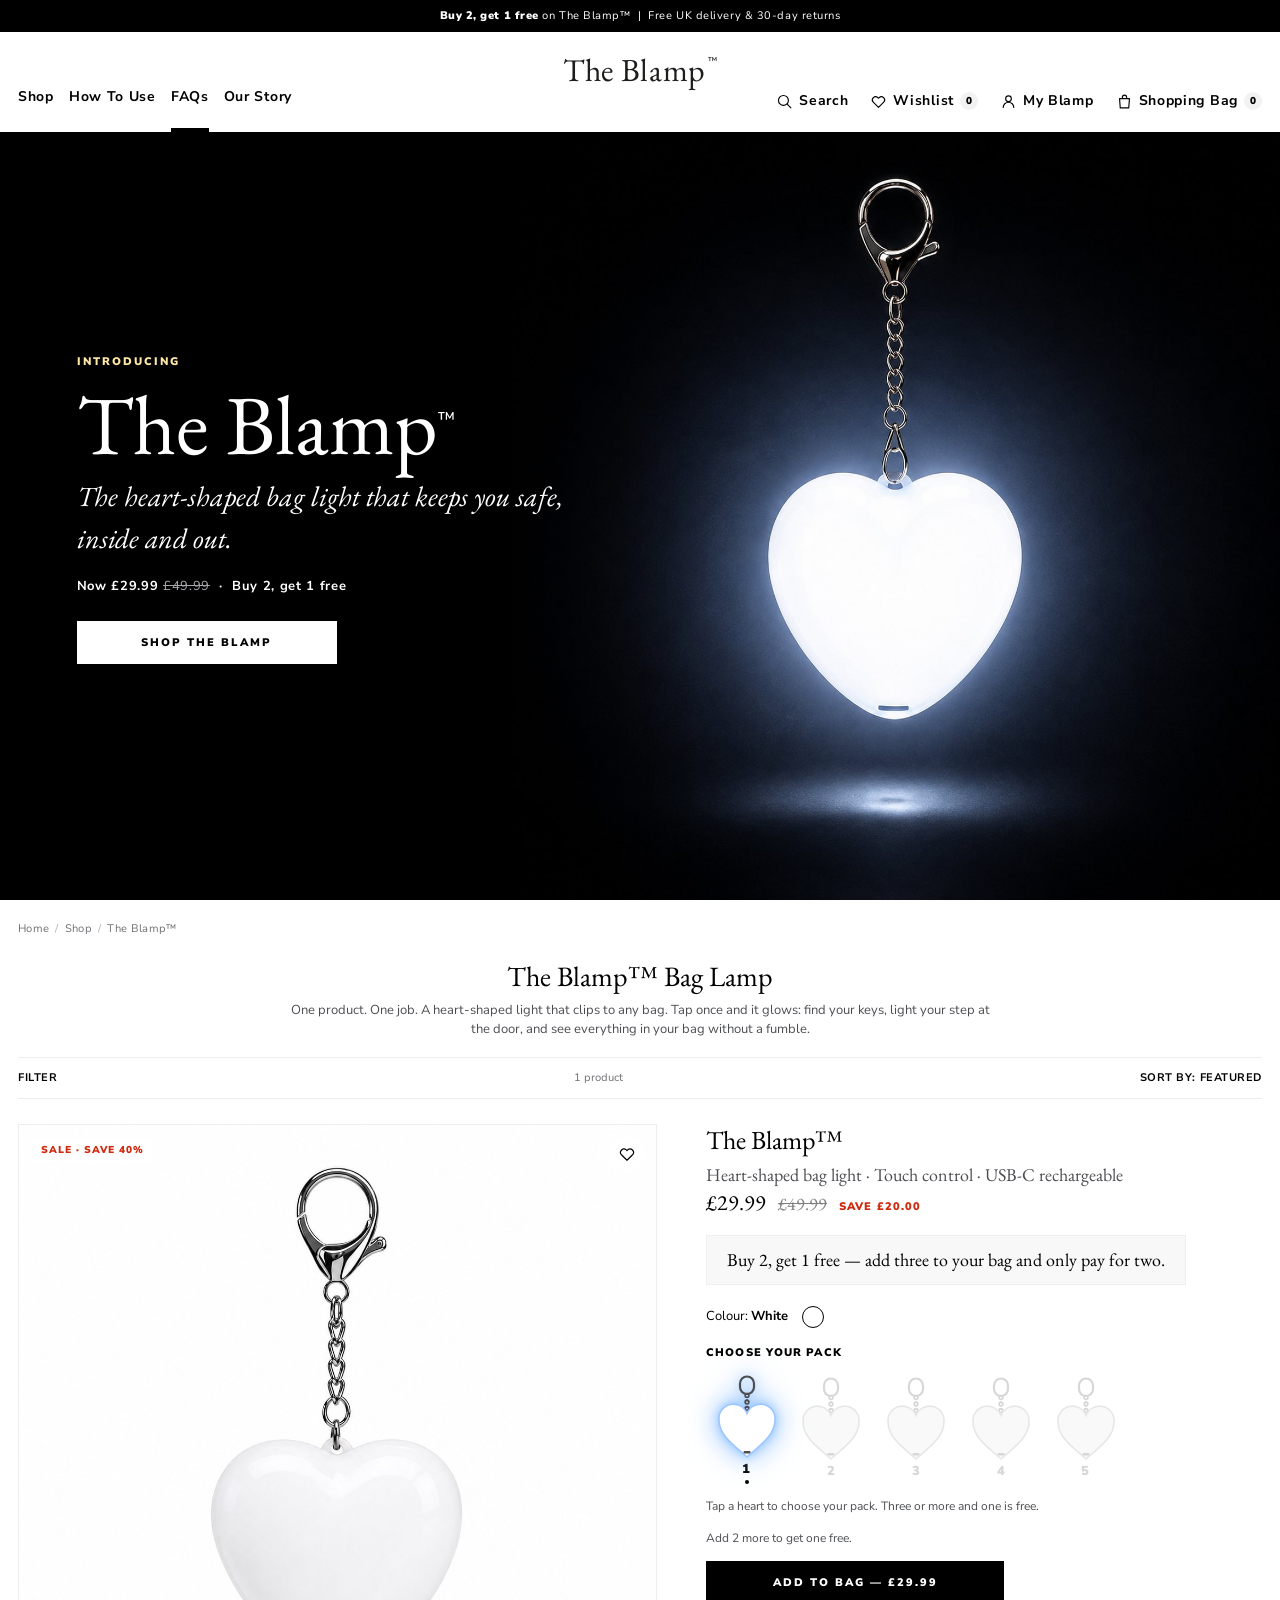
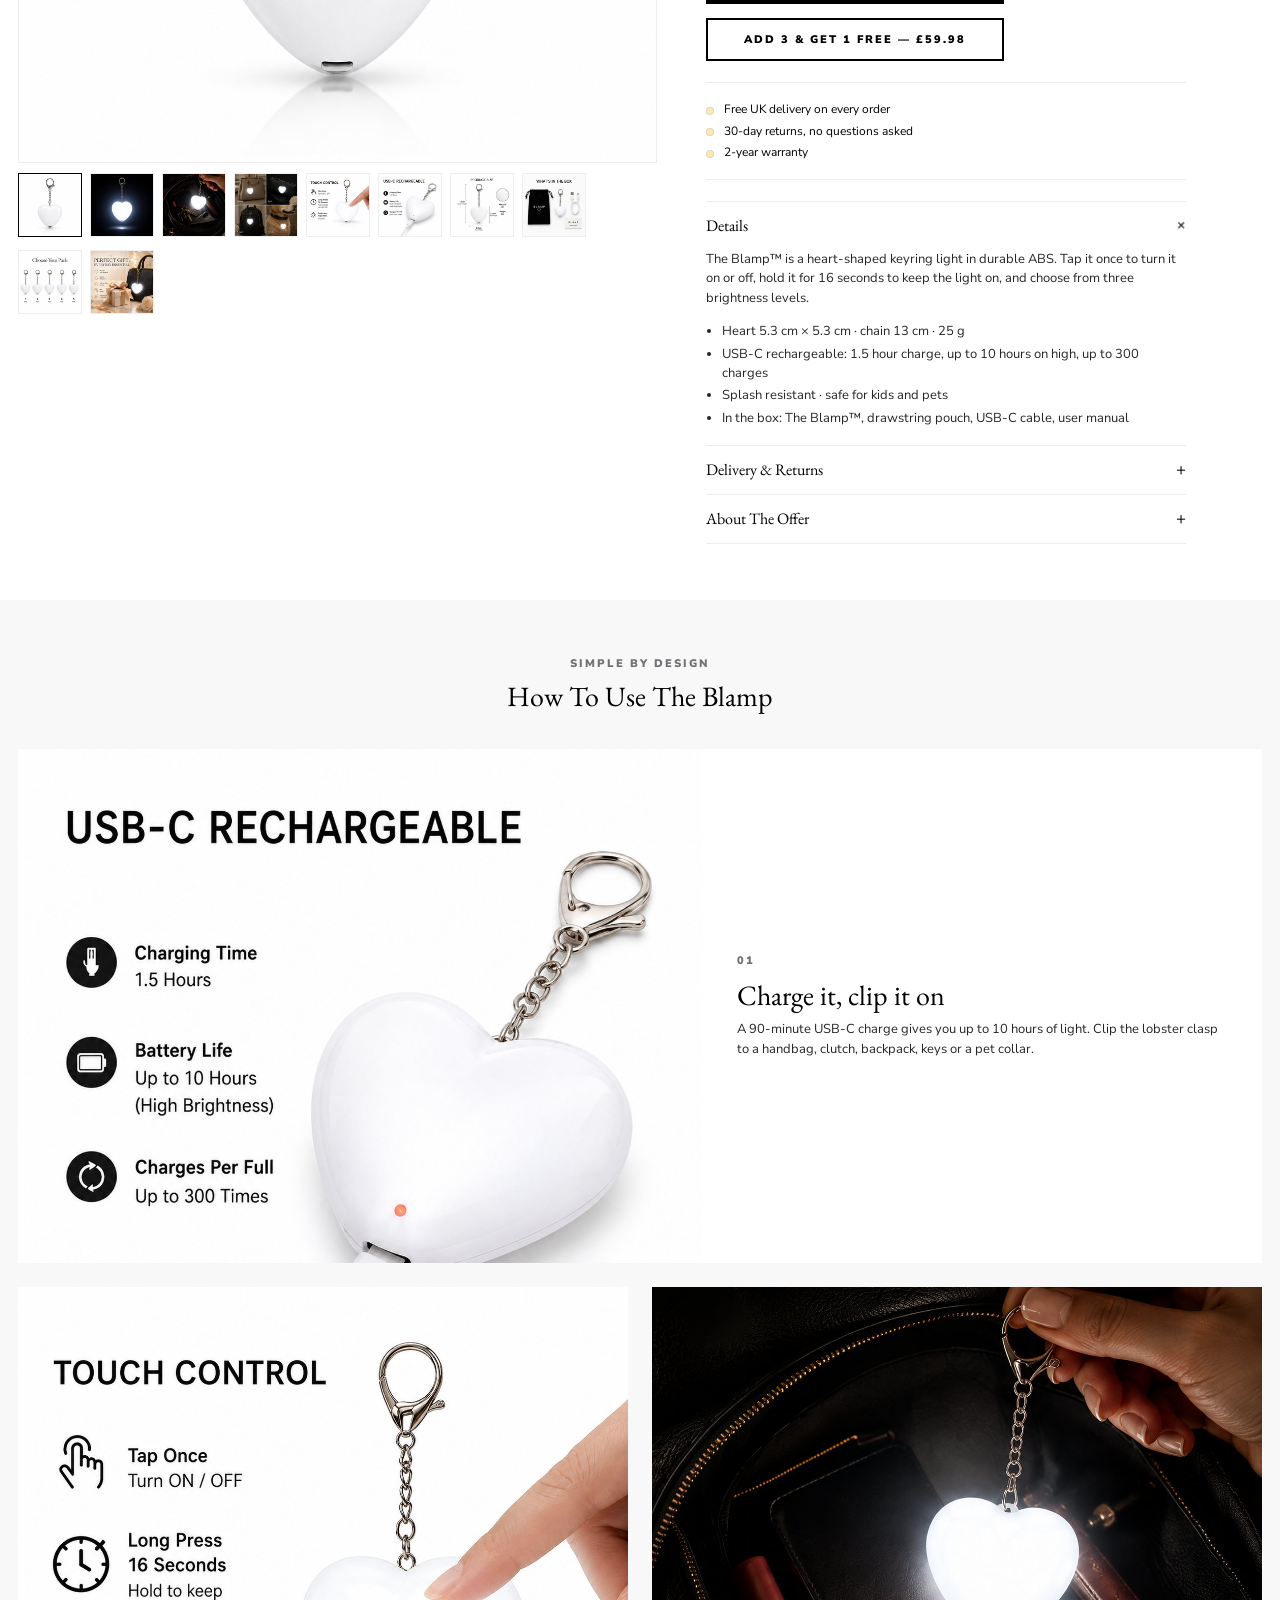
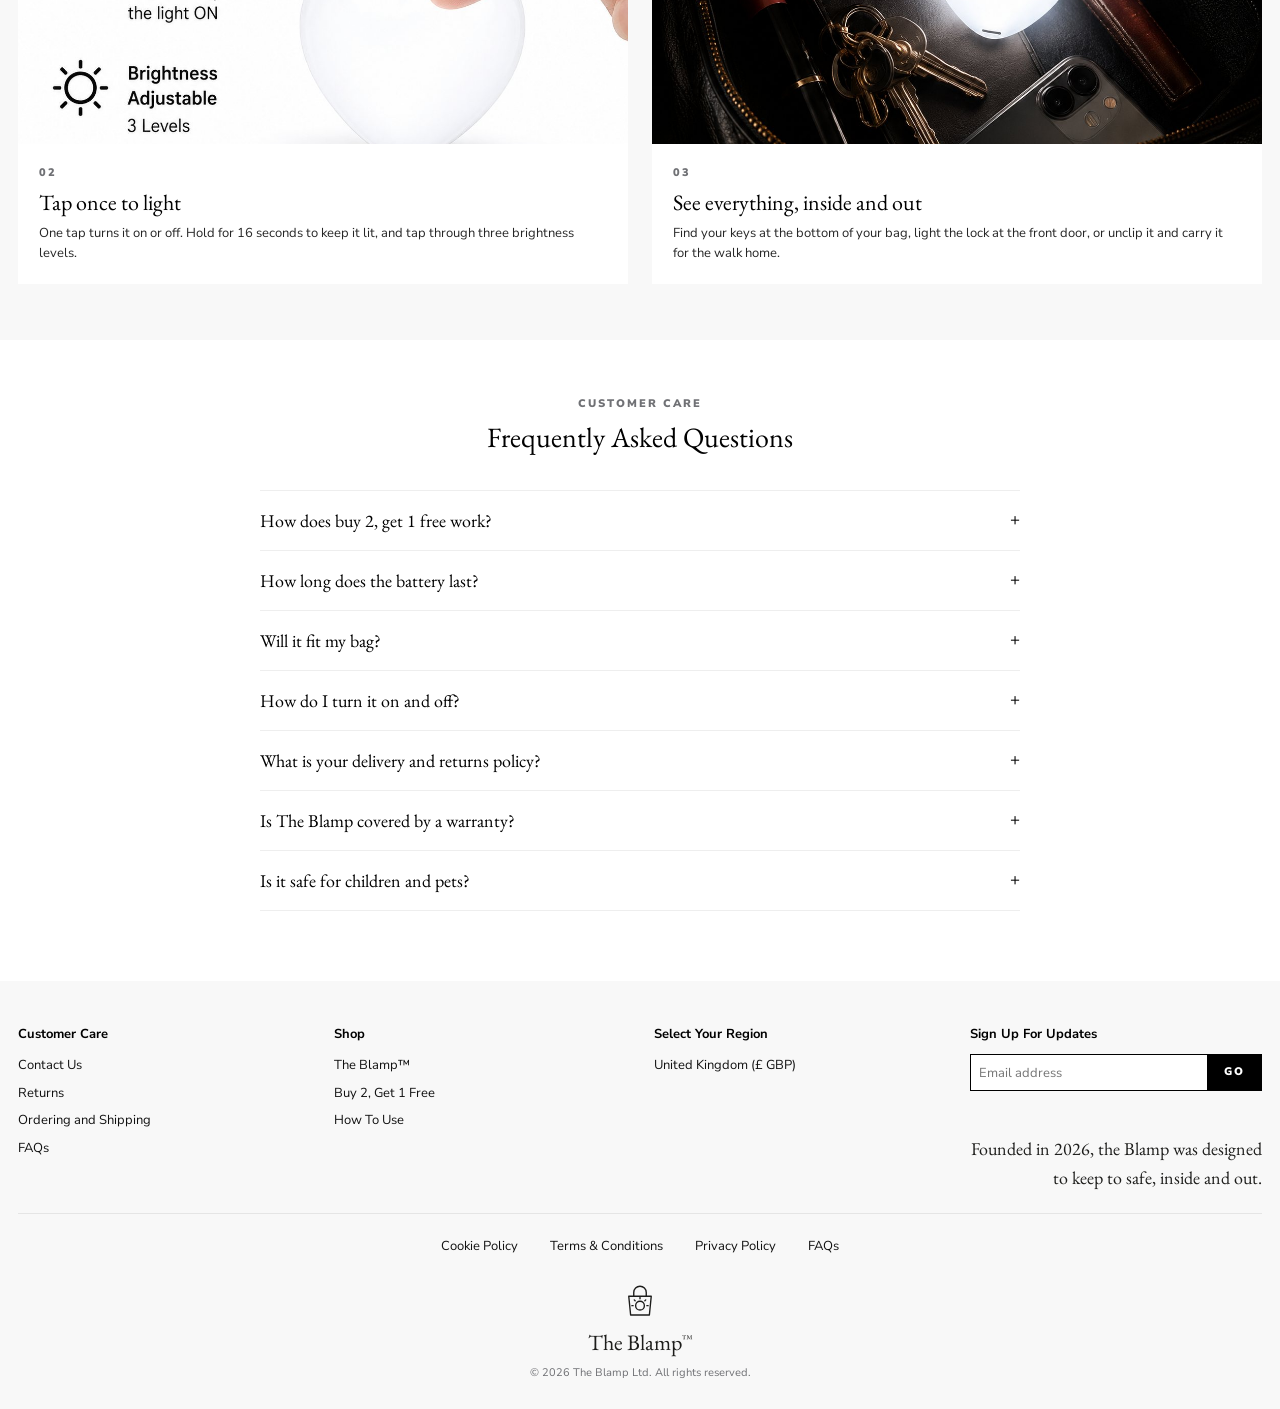
==== commit b00d73bb: "Add product photography and heart pack picker Move the ten uploaded PDP images into assets/img/pdp w" ====
--- a/index.html
+++ b/index.html
@@ -4,7 +4,7 @@
   <meta charset="utf-8">
   <meta name="viewport" content="width=device-width, initial-scale=1">
   <title>The Blamp™ | The Bag Lamp – Keeps you safe, inside and out</title>
-  <meta name="description" content="The Blamp™ is a motion-sensing bag lamp designed to keep you safe, inside and out. £29.99, was £49.99. Buy 2, get 1 free. Free UK delivery.">
+  <meta name="description" content="The Blamp™ is a heart-shaped, touch-controlled bag light designed to keep you safe, inside and out. £29.99, was £49.99. Buy 2, get 1 free. Free UK delivery.">
   <link rel="icon" href="assets/img/favicon.svg" type="image/svg+xml">
   <link rel="preconnect" href="https://fonts.googleapis.com">
   <link rel="preconnect" href="https://fonts.gstatic.com" crossorigin>
@@ -15,7 +15,8 @@
     "@context": "https://schema.org",
     "@type": "Product",
     "name": "The Blamp™",
-    "description": "A motion-sensing bag lamp designed to keep you safe, inside and out.",
+    "description": "A heart-shaped, touch-controlled, USB-C rechargeable bag light designed to keep you safe, inside and out.",
+    "image": "https://thebaglamp.com/assets/img/pdp/pdp-01-front.jpg",
     "brand": { "@type": "Brand", "name": "The Blamp" },
     "offers": {
       "@type": "Offer",
@@ -111,12 +112,12 @@
     <!-- ===================== SECTION 1 : COVER ===================== -->
     <section class="cover" id="cover" aria-labelledby="cover-title">
       <div class="cover__media">
-        <img class="cover__img" src="assets/img/hero.svg" alt="The Blamp glowing inside an open handbag" fetchpriority="high">
+        <img class="cover__img" src="assets/img/pdp/hero-glow.jpg" alt="The Blamp heart-shaped bag light glowing in the dark" fetchpriority="high" width="1400" height="1400">
       </div>
       <div class="cover__content">
         <p class="cover__eyebrow">Introducing</p>
         <h2 class="cover__title" id="cover-title">The Blamp<sup>™</sup></h2>
-        <p class="cover__subtitle"><em>The bag lamp that keeps you safe, inside and out.</em></p>
+        <p class="cover__subtitle"><em>The heart-shaped bag light that keeps you safe, inside and out.</em></p>
         <p class="cover__offer">Now £29.99 <span class="cover__was">£49.99</span> &nbsp;·&nbsp; Buy 2, get 1 free</p>
         <a class="btn btn--light" href="#shop">Shop The Blamp</a>
       </div>
@@ -134,7 +135,7 @@
 
       <div class="plp-header">
         <h2 class="plp-header__title">The Blamp™ Bag Lamp</h2>
-        <p class="plp-header__intro">One product. One job. A soft, motion-sensing light that finds your keys in the dark, lights your step at the door and lets you see everything in your bag without a fumble.</p>
+        <p class="plp-header__intro">One product. One job. A heart-shaped light that clips to any bag. Tap once and it glows: find your keys, light your step at the door, and see everything in your bag without a fumble.</p>
       </div>
 
       <div class="plp-toolbar" aria-label="Product list tools">
@@ -152,13 +153,20 @@
               <svg class="icon icon-heart" viewBox="0 0 24 24" aria-hidden="true"><path d="M12 20.3 4.6 13a4.6 4.6 0 0 1 6.5-6.5l.9.9.9-.9a4.6 4.6 0 0 1 6.5 6.5z" fill="none" stroke="currentColor" stroke-width="1.6" stroke-linejoin="round"/></svg>
             </button>
             <figure class="product-tile__image">
-              <img id="product-main-image" src="assets/img/product-front.svg" alt="The Blamp™ bag lamp, front view" width="800" height="800">
+              <img id="product-main-image" src="assets/img/pdp/pdp-01-front.jpg" alt="The Blamp™ heart-shaped keyring light, front view" width="1200" height="1200">
             </figure>
           </div>
           <ul class="product__thumbs" aria-label="Product images">
-            <li><button class="product__thumb is-active" data-image="assets/img/product-front.svg" data-alt="The Blamp™ bag lamp, front view"><img src="assets/img/product-front.svg" alt="" width="120" height="120"></button></li>
-            <li><button class="product__thumb" data-image="assets/img/product-inside.svg" data-alt="The Blamp™ lighting the inside of a bag"><img src="assets/img/product-inside.svg" alt="" width="120" height="120"></button></li>
-            <li><button class="product__thumb" data-image="assets/img/product-detail.svg" data-alt="The Blamp™ motion-sensing light, close up"><img src="assets/img/product-detail.svg" alt="" width="120" height="120"></button></li>
+            <li><button class="product__thumb is-active" data-image="assets/img/pdp/pdp-01-front.jpg" data-alt="The Blamp™ heart-shaped keyring light, front view" aria-label="View image 1 of 10"><img src="assets/img/pdp/pdp-01-front-thumb.jpg" alt="" width="120" height="120" loading="lazy"></button></li>
+            <li><button class="product__thumb" data-image="assets/img/pdp/pdp-03-glow.jpg" data-alt="The Blamp™ glowing in the dark" aria-label="View image 2 of 10"><img src="assets/img/pdp/pdp-03-glow-thumb.jpg" alt="" width="120" height="120" loading="lazy"></button></li>
+            <li><button class="product__thumb" data-image="assets/img/pdp/pdp-04-in-bag.jpg" data-alt="The Blamp™ lighting the inside of a handbag" aria-label="View image 3 of 10"><img src="assets/img/pdp/pdp-04-in-bag-thumb.jpg" alt="" width="120" height="120" loading="lazy"></button></li>
+            <li><button class="product__thumb" data-image="assets/img/pdp/pdp-05-everyday.jpg" data-alt="The Blamp™ on a handbag, clutch, backpack and pet collar" aria-label="View image 4 of 10"><img src="assets/img/pdp/pdp-05-everyday-thumb.jpg" alt="" width="120" height="120" loading="lazy"></button></li>
+            <li><button class="product__thumb" data-image="assets/img/pdp/pdp-06-touch.jpg" data-alt="Touch control: tap once to turn on or off, long press to keep the light on, three brightness levels" aria-label="View image 5 of 10"><img src="assets/img/pdp/pdp-06-touch-thumb.jpg" alt="" width="120" height="120" loading="lazy"></button></li>
+            <li><button class="product__thumb" data-image="assets/img/pdp/pdp-07-usb-c.jpg" data-alt="USB-C rechargeable: 1.5 hour charge, up to 10 hours battery life, up to 300 charges" aria-label="View image 6 of 10"><img src="assets/img/pdp/pdp-07-usb-c-thumb.jpg" alt="" width="120" height="120" loading="lazy"></button></li>
+            <li><button class="product__thumb" data-image="assets/img/pdp/pdp-02-size.jpg" data-alt="Product size: heart 5.3 cm wide and high, chain 13 cm, ABS, 25 g" aria-label="View image 7 of 10"><img src="assets/img/pdp/pdp-02-size-thumb.jpg" alt="" width="120" height="120" loading="lazy"></button></li>
+            <li><button class="product__thumb" data-image="assets/img/pdp/pdp-09-box.jpg" data-alt="What is in the box: drawstring pouch, The Blamp™, USB-C cable and user manual" aria-label="View image 8 of 10"><img src="assets/img/pdp/pdp-09-box-thumb.jpg" alt="" width="120" height="120" loading="lazy"></button></li>
+            <li><button class="product__thumb" data-image="assets/img/pdp/pdp-08-packs.jpg" data-alt="Choose your pack: one to five Blamps" aria-label="View image 9 of 10"><img src="assets/img/pdp/pdp-08-packs-thumb.jpg" alt="" width="120" height="120" loading="lazy"></button></li>
+            <li><button class="product__thumb" data-image="assets/img/pdp/pdp-10-gift.jpg" data-alt="The Blamp™ as a gift: durable ABS, splash resistant, safe for kids and pets, lightweight" aria-label="View image 10 of 10"><img src="assets/img/pdp/pdp-10-gift-thumb.jpg" alt="" width="120" height="120" loading="lazy"></button></li>
           </ul>
         </div>
 
@@ -166,7 +174,7 @@
         <div class="product__details">
           <div class="product-title">
             <h3 class="product-title__name" id="product-title">The Blamp™</h3>
-            <p class="product-title__description">Motion-sensing bag lamp · Warm white · Rechargeable</p>
+            <p class="product-title__description">Heart-shaped bag light · Touch control · USB-C rechargeable</p>
             <p class="product-title__price">
               <span class="price price--now" data-unit-price="29.99">£29.99</span>
               <span class="was-price">£49.99</span>
@@ -177,18 +185,51 @@
           <p class="product-promo-msg">Buy 2, get 1 free — add three to your bag and only pay for two.</p>
 
           <div class="product-colour">
-            <span class="product-colour__label">Colour: <strong>Warm White</strong></span>
+            <span class="product-colour__label">Colour: <strong>White</strong></span>
             <ul class="product-colour__swatches">
-              <li><span class="swatch swatch--selected" style="--swatch:#f7efd2" title="Warm White"></span></li>
+              <li><span class="swatch swatch--selected" style="--swatch:#ffffff" title="White"></span></li>
             </ul>
           </div>
 
           <form class="product-add" data-add-form>
-            <label class="product-add__label" for="product-qty">Quantity</label>
-            <div class="qty">
-              <button class="qty__btn" type="button" data-qty-dec aria-label="Decrease quantity">−</button>
-              <input class="qty__input" id="product-qty" type="number" min="1" max="99" value="1" inputmode="numeric" aria-live="polite">
-              <button class="qty__btn" type="button" data-qty-inc aria-label="Increase quantity">+</button>
+            <div class="heart-picker" data-heart-picker role="group" aria-label="Choose how many Blamps">
+              <span class="product-add__label" id="heart-picker-label">Choose your pack</span>
+              <svg width="0" height="0" style="position:absolute" aria-hidden="true"><defs>
+                <symbol id="blamp-heart" viewBox="0 0 64 88">
+                  <path class="heart-clasp" d="M32 3.5a7 7 0 0 1 7 7v3.5a7 7 0 0 1-14 0V10.5a7 7 0 0 1 7-7z" fill="none" stroke="currentColor" stroke-width="2.2"/>
+                  <path class="heart-chain" d="M32 21v3M32 27.5v3M32 34v3" fill="none" stroke="currentColor" stroke-width="2.2" stroke-linecap="round" stroke-dasharray="0.1 3.2"/>
+                  <circle class="heart-chain" cx="32" cy="22.5" r="1.9" fill="none" stroke="currentColor" stroke-width="1.6"/>
+                  <circle class="heart-chain" cx="32" cy="29" r="1.9" fill="none" stroke="currentColor" stroke-width="1.6"/>
+                  <circle class="heart-chain" cx="32" cy="35.5" r="1.9" fill="none" stroke="currentColor" stroke-width="1.6"/>
+                  <path class="heart-body" d="M32 84C21 74 4 63 4 47a14.5 14.5 0 0 1 28-6.5A14.5 14.5 0 0 1 60 47c0 16-17 27-28 37z" style="fill:var(--heart-fill,#f2f2f2);stroke:var(--heart-stroke,#c9c9c9);stroke-width:1.6"/>
+                  <path class="heart-shine" d="M14 46c0-6 4-11 9-12" fill="none" stroke="#fff" stroke-width="2.4" stroke-linecap="round" style="opacity:var(--heart-shine,0)"/>
+                  <rect class="heart-port" x="28.5" y="78" width="7" height="2.4" rx="1" fill="currentColor"/>
+                </symbol>
+              </defs></svg>
+              <div class="heart-picker__row">
+                <button class="heart-picker__heart is-lit" type="button" data-heart="1" aria-pressed="true" aria-label="1 Blamp">
+                  <svg class="heart-picker__svg" viewBox="0 0 64 88" aria-hidden="true"><use href="#blamp-heart"/></svg>
+                  <span class="heart-picker__num">1</span>
+                </button>
+                <button class="heart-picker__heart" type="button" data-heart="2" aria-pressed="false" aria-label="2 Blamps">
+                  <svg class="heart-picker__svg" viewBox="0 0 64 88" aria-hidden="true"><use href="#blamp-heart"/></svg>
+                  <span class="heart-picker__num">2</span>
+                </button>
+                <button class="heart-picker__heart" type="button" data-heart="3" aria-pressed="false" aria-label="3 Blamps">
+                  <svg class="heart-picker__svg" viewBox="0 0 64 88" aria-hidden="true"><use href="#blamp-heart"/></svg>
+                  <span class="heart-picker__num">3</span>
+                </button>
+                <button class="heart-picker__heart" type="button" data-heart="4" aria-pressed="false" aria-label="4 Blamps">
+                  <svg class="heart-picker__svg" viewBox="0 0 64 88" aria-hidden="true"><use href="#blamp-heart"/></svg>
+                  <span class="heart-picker__num">4</span>
+                </button>
+                <button class="heart-picker__heart" type="button" data-heart="5" aria-pressed="false" aria-label="5 Blamps">
+                  <svg class="heart-picker__svg" viewBox="0 0 64 88" aria-hidden="true"><use href="#blamp-heart"/></svg>
+                  <span class="heart-picker__num">5</span>
+                </button>
+              </div>
+              <input type="hidden" id="product-qty" value="1">
+              <p class="heart-picker__caption">Tap a heart to choose your pack. Three or more and one is free.</p>
             </div>
             <p class="product-add__hint" data-qty-hint>Add 2 more to get one free.</p>
             <button class="btn btn--primary" type="submit" data-add-to-bag>Add To Bag</button>
@@ -205,12 +246,12 @@
             <div class="accordion-navigation">
               <button class="accordion__trigger" aria-expanded="true" aria-controls="acc-details">Details</button>
               <div class="accordion__content" id="acc-details">
-                <p>The Blamp™ is a slim, rechargeable lamp that clips to the inside of any bag. A gentle motion sensor wakes it the moment you reach in, and it fades out again 15 seconds after you stop.</p>
+                <p>The Blamp™ is a heart-shaped keyring light in durable ABS. Tap it once to turn it on or off, hold it for 16 seconds to keep the light on, and choose from three brightness levels.</p>
                 <ul>
-                  <li>Warm white LED, 40 lumens, glare-free diffuser</li>
-                  <li>Up to 6 weeks of typical use per charge (USB-C)</li>
-                  <li>Weighs 28 g · 62 mm diameter · 11 mm deep</li>
-                  <li>Double-tap to lock on as a torch</li>
+                  <li>Heart 5.3 cm × 5.3 cm · chain 13 cm · 25 g</li>
+                  <li>USB-C rechargeable: 1.5 hour charge, up to 10 hours on high, up to 300 charges</li>
+                  <li>Splash resistant · safe for kids and pets</li>
+                  <li>In the box: The Blamp™, drawstring pouch, USB-C cable, user manual</li>
                 </ul>
               </div>
             </div>
@@ -242,34 +283,34 @@
       <div class="how-to__grid">
         <article class="how-to__card how-to__card--wide">
           <figure class="how-to__media" data-image-slot="how-to-1">
-            <span class="how-to__placeholder">Image coming soon</span>
+            <img src="assets/img/pdp/pdp-07-usb-c.jpg" alt="The Blamp charging over USB-C" width="1200" height="1200" loading="lazy" style="object-position:50% 70%">
           </figure>
           <div class="how-to__body">
             <span class="how-to__step">01</span>
-            <h3 class="how-to__title">Clip it in</h3>
-            <p>Charge with the USB-C cable, then clip The Blamp to the inside lining of your bag, facing down towards your things.</p>
+            <h3 class="how-to__title">Charge it, clip it on</h3>
+            <p>A 90-minute USB-C charge gives you up to 10 hours of light. Clip the lobster clasp to a handbag, clutch, backpack, keys or a pet collar.</p>
           </div>
         </article>
 
         <article class="how-to__card">
           <figure class="how-to__media" data-image-slot="how-to-2">
-            <span class="how-to__placeholder">Image coming soon</span>
+            <img src="assets/img/pdp/pdp-06-touch.jpg" alt="A finger tapping The Blamp to turn it on" width="1200" height="1200" loading="lazy" style="object-position:50% 85%">
           </figure>
           <div class="how-to__body">
             <span class="how-to__step">02</span>
-            <h3 class="how-to__title">Reach in, light on</h3>
-            <p>The motion sensor wakes the lamp the moment your hand goes in. A soft, warm light shows you everything at once.</p>
+            <h3 class="how-to__title">Tap once to light</h3>
+            <p>One tap turns it on or off. Hold for 16 seconds to keep it lit, and tap through three brightness levels.</p>
           </div>
         </article>
 
         <article class="how-to__card">
           <figure class="how-to__media" data-image-slot="how-to-3">
-            <span class="how-to__placeholder">Image coming soon</span>
+            <img src="assets/img/pdp/pdp-04-in-bag.jpg" alt="The Blamp lighting up keys, a phone and a purse inside a handbag" width="1200" height="1200" loading="lazy">
           </figure>
           <div class="how-to__body">
             <span class="how-to__step">03</span>
-            <h3 class="how-to__title">Take it out</h3>
-            <p>Double-tap to lock it on and use it as a torch — for the front door, the car park, or the walk home.</p>
+            <h3 class="how-to__title">See everything, inside and out</h3>
+            <p>Find your keys at the bottom of your bag, light the lock at the front door, or unclip it and carry it for the walk home.</p>
           </div>
         </article>
       </div>
@@ -289,15 +330,15 @@
         </div>
         <div class="accordion-navigation">
           <button class="accordion__trigger" aria-expanded="false" aria-controls="faq-2">How long does the battery last?</button>
-          <div class="accordion__content" id="faq-2" hidden><p>Around six weeks with typical use, because The Blamp only lights up when you reach into your bag. A full charge takes about 90 minutes over USB-C.</p></div>
+          <div class="accordion__content" id="faq-2" hidden><p>Up to 10 hours on the highest brightness, and longer on the lower two. A full charge takes about 90 minutes over USB-C, and the battery is good for up to 300 charges.</p></div>
         </div>
         <div class="accordion-navigation">
           <button class="accordion__trigger" aria-expanded="false" aria-controls="faq-3">Will it fit my bag?</button>
-          <div class="accordion__content" id="faq-3" hidden><p>Yes. The clip opens to 12 mm, so it holds onto any lining, pocket edge or strap — from a micro bag to a weekend holdall.</p></div>
-        </div>
-        <div class="accordion-navigation">
-          <button class="accordion__trigger" aria-expanded="false" aria-controls="faq-4">Will it switch on by itself while I'm walking?</button>
-          <div class="accordion__content" id="faq-4" hidden><p>No. The sensor looks for a hand entering the bag, not the general movement of walking, so it stays off in transit and on when you need it.</p></div>
+          <div class="accordion__content" id="faq-3" hidden><p>Yes. The lobster clasp clips to any ring, zip pull or strap, and at 25 g and 5.3 cm across it sits happily on a micro bag, a clutch, a backpack or a pet collar.</p></div>
+        </div>
+        <div class="accordion-navigation">
+          <button class="accordion__trigger" aria-expanded="false" aria-controls="faq-4">How do I turn it on and off?</button>
+          <div class="accordion__content" id="faq-4" hidden><p>Tap the heart once to turn it on, and once more to turn it off. Hold it for 16 seconds to keep the light on, and tap to cycle through three brightness levels. It only lights when you tap it, so it stays off in your bag until you need it.</p></div>
         </div>
         <div class="accordion-navigation">
           <button class="accordion__trigger" aria-expanded="false" aria-controls="faq-5">What is your delivery and returns policy?</button>
@@ -305,7 +346,11 @@
         </div>
         <div class="accordion-navigation">
           <button class="accordion__trigger" aria-expanded="false" aria-controls="faq-6">Is The Blamp covered by a warranty?</button>
-          <div class="accordion__content" id="faq-6" hidden><p>Every Blamp comes with a two-year warranty covering the battery, the sensor and the clip.</p></div>
+          <div class="accordion__content" id="faq-6" hidden><p>Every Blamp comes with a two-year warranty covering the battery, the touch switch and the clasp.</p></div>
+        </div>
+        <div class="accordion-navigation">
+          <button class="accordion__trigger" aria-expanded="false" aria-controls="faq-7">Is it safe for children and pets?</button>
+          <div class="accordion__content" id="faq-7" hidden><p>Yes. The shell is durable ABS with no sharp edges, it is splash resistant, and there are no small removable parts. It makes a lovely collar light for evening dog walks.</p></div>
         </div>
       </div>
     </section>
--- a/assets/css/styles.css
+++ b/assets/css/styles.css
@@ -207,8 +207,10 @@
 /* --------------------------------------------------------------------------
    Section 1 — Cover
    -------------------------------------------------------------------------- */
-.cover { position: relative; min-height: 600px; height: calc(100vh - var(--updates-h) - var(--header-h)); max-height: 820px; overflow: hidden; background: var(--ink); color: var(--white); }
-.cover__media, .cover__img { position: absolute; inset: 0; width: 100%; height: 100%; object-fit: cover; }
+.cover { position: relative; min-height: 600px; height: calc(100vh - var(--updates-h) - var(--header-h)); max-height: 820px; overflow: hidden; background: #000; color: var(--white); }
+.cover__media { position: absolute; inset: 0; }
+.cover__img { position: absolute; top: 0; right: 0; height: 100%; width: auto; max-width: none; object-fit: cover; object-position: 50% 50%; }
+.cover__media::after { content: ""; position: absolute; inset: 0; background: linear-gradient(90deg, #000 0%, #000 22%, rgba(0,0,0,0) 55%); }
 .cover__content {
   position: relative; z-index: 1; height: 100%;
   display: flex; flex-direction: column; justify-content: center;
@@ -244,7 +246,7 @@
 
 .product__layout { display: grid; grid-template-columns: 1fr; gap: 2.5rem; }
 
-.product-tile { position: relative; background: var(--grey-100); }
+.product-tile { position: relative; background: var(--white); border: 1px solid var(--grey-150); }
 .product-tile__image { margin: 0; aspect-ratio: 1; }
 .product-tile__image img { width: 100%; height: 100%; object-fit: cover; }
 .product-tile__badge {
@@ -254,8 +256,8 @@
 }
 .product-tile__wishlist { position: absolute; top: 12px; right: 12px; z-index: 1; width: 34px; height: 34px; display: grid; place-items: center; background: var(--white); border-radius: 50%; }
 .product-tile__wishlist .icon { width: 18px; height: 18px; }
-.product__thumbs { display: flex; gap: 10px; margin-top: 10px; }
-.product__thumb { width: 72px; height: 72px; border: 1px solid transparent; background: var(--grey-100); padding: 0; overflow: hidden; }
+.product__thumbs { display: flex; flex-wrap: wrap; gap: 8px; margin-top: 10px; }
+.product__thumb { width: 64px; height: 64px; border: 1px solid var(--grey-150); background: var(--white); padding: 0; overflow: hidden; }
 .product__thumb.is-active, .product__thumb:hover { border-color: var(--black); }
 .product__thumb img { width: 100%; height: 100%; object-fit: cover; }
 
@@ -282,6 +284,33 @@
 .qty__input { width: 56px; height: 42px; border: 0; border-left: 1px solid var(--black); border-right: 1px solid var(--black); text-align: center; font-size: 1rem; font-family: inherit; -moz-appearance: textfield; }
 .qty__input::-webkit-outer-spin-button, .qty__input::-webkit-inner-spin-button { -webkit-appearance: none; margin: 0; }
 .product-add__hint { font-size: .85714rem; color: var(--grey-700); margin: 0 0 1rem; min-height: 1.3em; }
+
+/* Heart quantity picker: five Blamp-shaped hearts, faded until chosen */
+.heart-picker { margin-bottom: 1rem; }
+.heart-picker__row { display: flex; justify-content: space-between; gap: 4px; max-width: 420px; }
+.heart-picker__heart {
+  --heart-fill: #f2f2f2; --heart-stroke: #c9c9c9; --heart-glow: transparent;
+  position: relative; flex: 1 1 0; display: flex; flex-direction: column; align-items: center; gap: 2px;
+  padding: 6px 2px 4px; color: var(--grey-500); opacity: .45;
+  transition: opacity .25s ease, transform .25s var(--ease), color .25s ease;
+}
+.heart-picker__heart:hover { opacity: .75; }
+.heart-picker__heart:focus-visible { outline: 2px solid var(--black); outline-offset: 2px; }
+.heart-picker__svg { width: 100%; max-width: 64px; height: auto; overflow: visible; filter: drop-shadow(0 0 0 transparent); transition: filter .3s ease; }
+/* fills are set through inherited custom properties because CSS cannot select inside a <use> shadow tree */
+.heart-picker__heart { --heart-shine: 0; }
+.heart-picker__num { font-size: .92857rem; font-weight: 900; letter-spacing: .05em; line-height: 1; }
+.heart-picker__heart.is-lit {
+  --heart-fill: #ffffff; --heart-stroke: #9cc6ff; --heart-shine: .9;
+  opacity: 1; color: var(--grey-700); transform: translateY(-2px);
+}
+.heart-picker__heart.is-lit .heart-picker__svg { filter: drop-shadow(0 0 5px rgba(150,200,255,1)) drop-shadow(0 0 14px rgba(130,185,255,.85)); }
+.heart-picker__heart.is-lit .heart-picker__num { color: var(--black); }
+.heart-picker__heart.is-lit .heart-picker__num::after { content: ""; display: block; width: 4px; height: 4px; margin: 4px auto 0; border-radius: 50%; background: var(--black); }
+.heart-picker__heart.is-just-lit .heart-picker__svg { animation: heart-flash .45s var(--ease); }
+@keyframes heart-flash { 0% { filter: drop-shadow(0 0 0 rgba(190,220,255,0)); transform: scale(.94); } 50% { filter: drop-shadow(0 0 14px rgba(190,220,255,1)) drop-shadow(0 0 28px rgba(160,200,255,.9)); transform: scale(1.06); } 100% { transform: scale(1); } }
+@media (prefers-reduced-motion: reduce) { .heart-picker__heart, .heart-picker__svg { transition: none; animation: none !important; } }
+.heart-picker__caption { margin: .5rem 0 0; font-size: .85714rem; color: var(--grey-700); }
 .product-add .btn { display: block; }
 .product-add .btn--secondary { margin-bottom: 0; }
 
@@ -330,7 +359,7 @@
 @media (min-width: 769px) {
   .how-to__grid { grid-template-columns: 1fr 1fr; }
   .how-to__card--wide { grid-column: 1 / -1; flex-direction: row; }
-  .how-to__card--wide .how-to__media { flex: 0 0 62%; aspect-ratio: 16 / 7; }
+  .how-to__card--wide .how-to__media { flex: 0 0 55%; aspect-ratio: 4 / 3; }
   .how-to__card--wide .how-to__body { flex: 1; display: flex; flex-direction: column; justify-content: center; padding: 2.5rem; }
   .how-to__card--wide .how-to__title { font-size: 2rem; }
 }
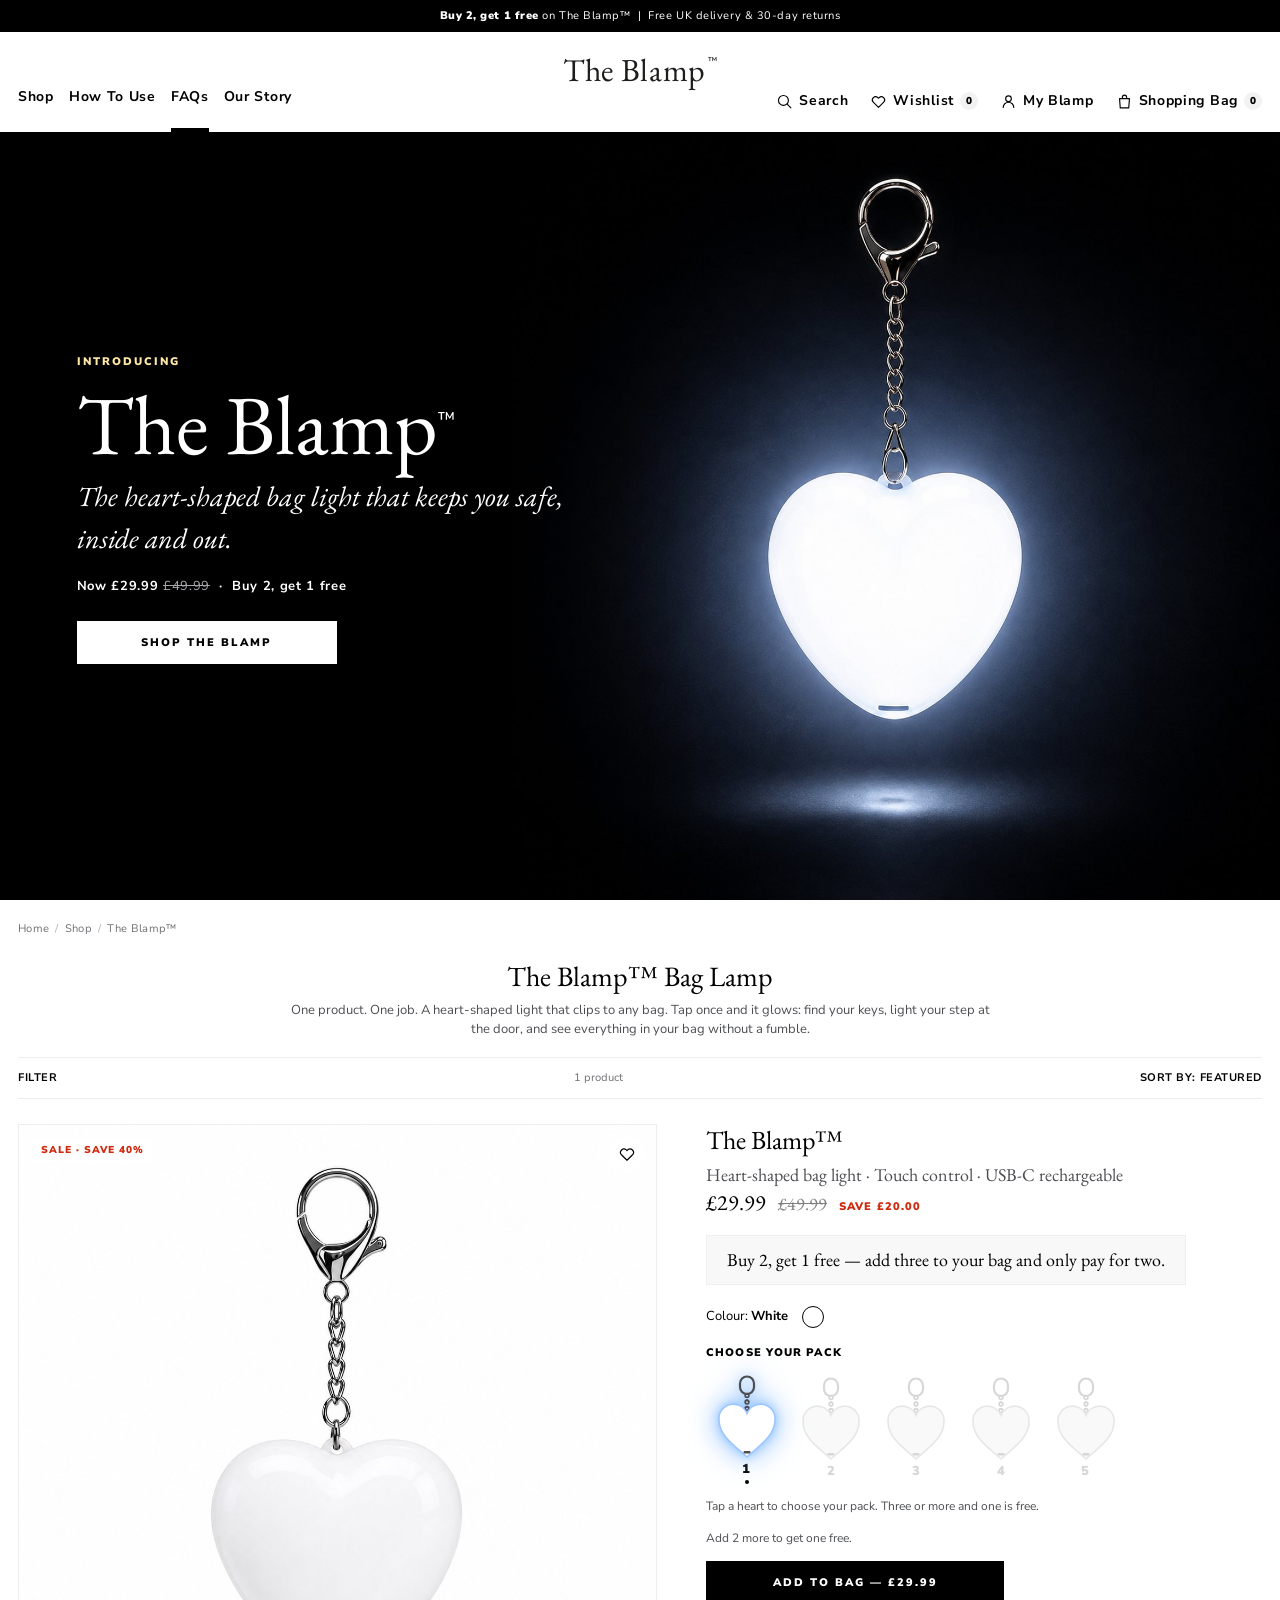
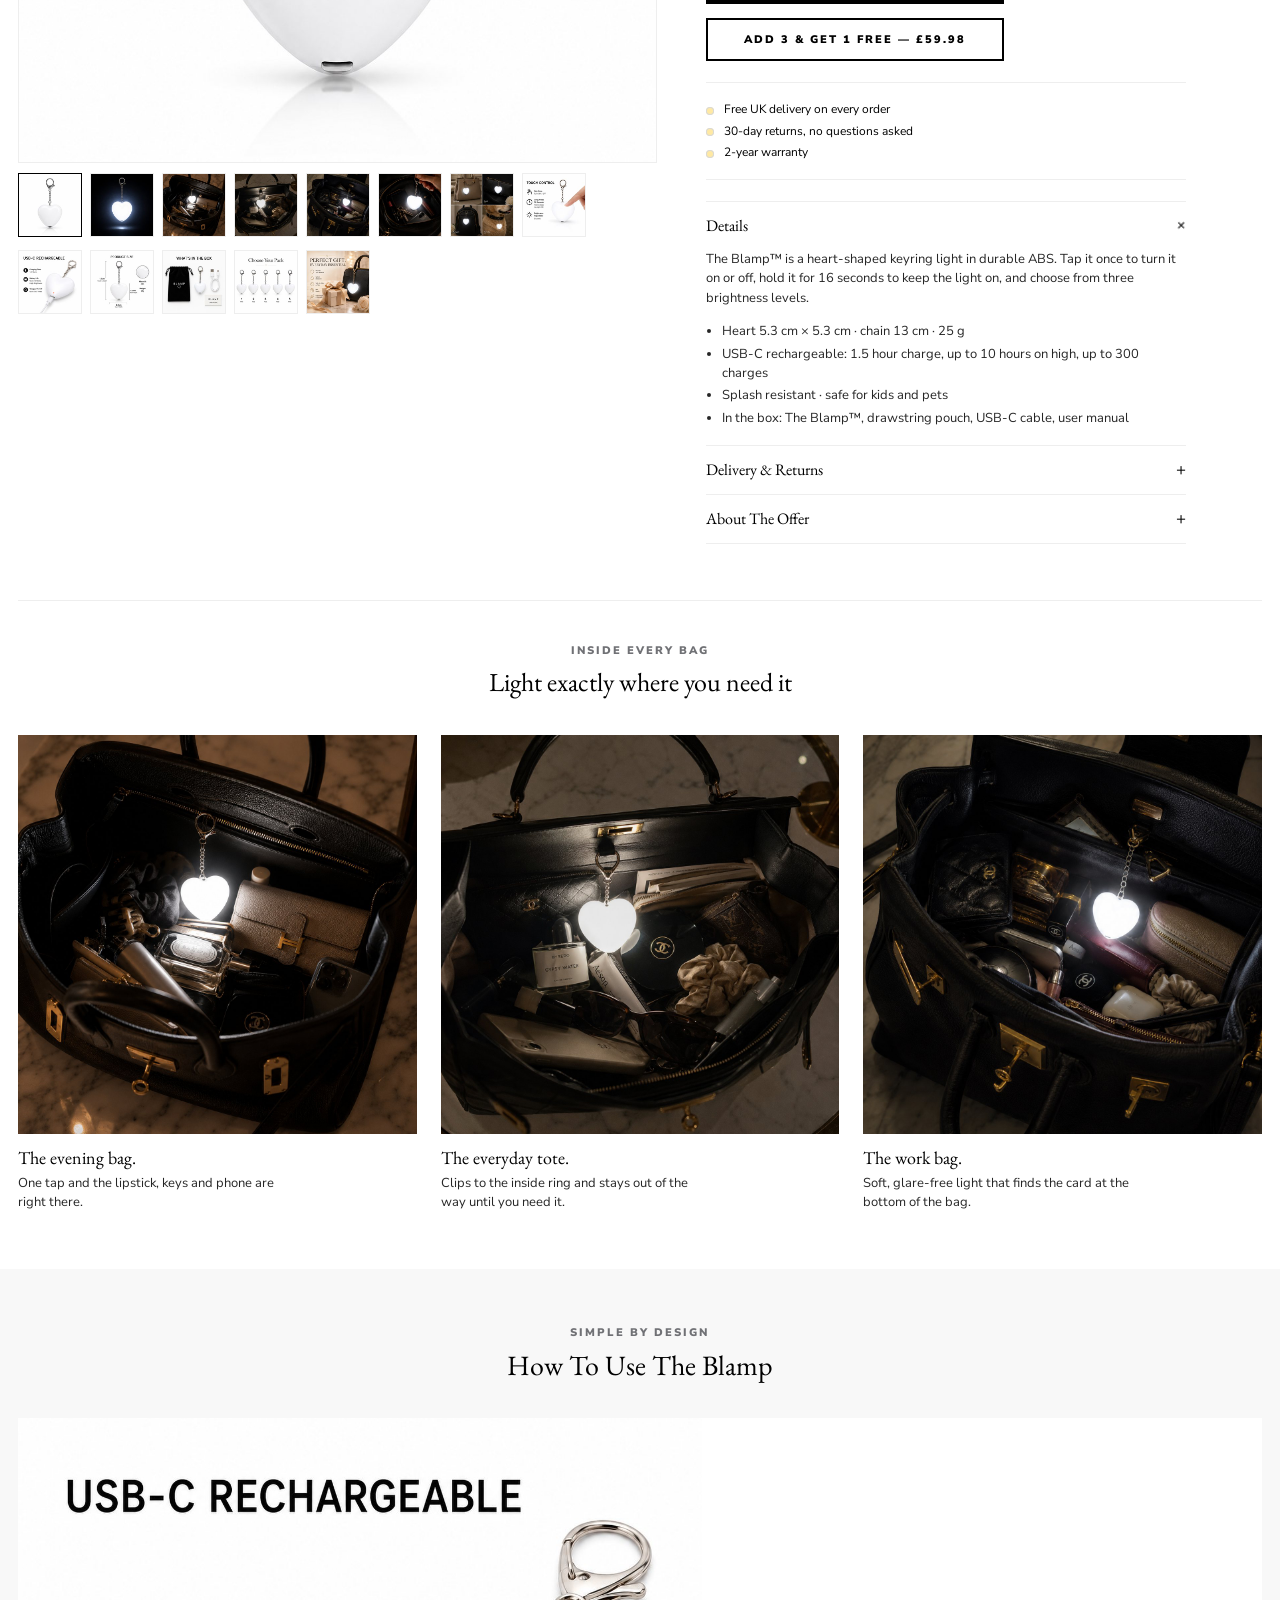
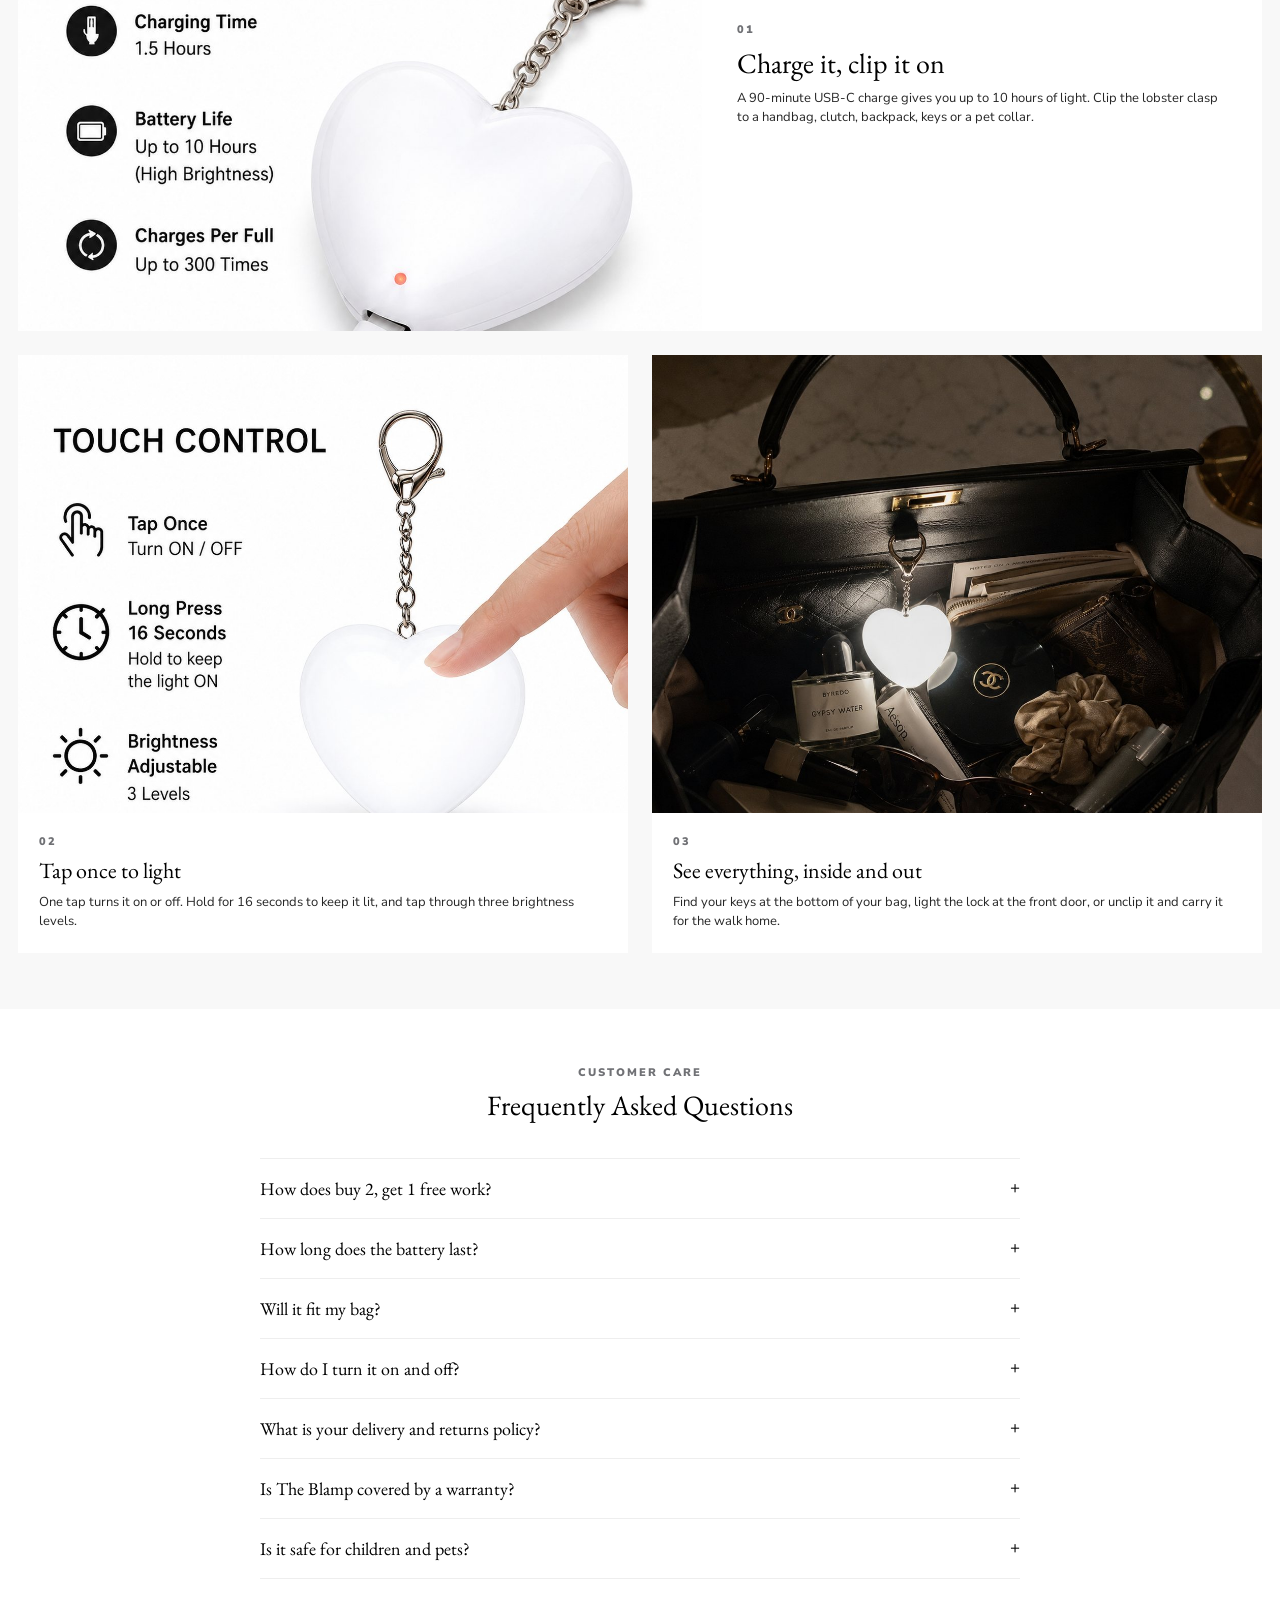
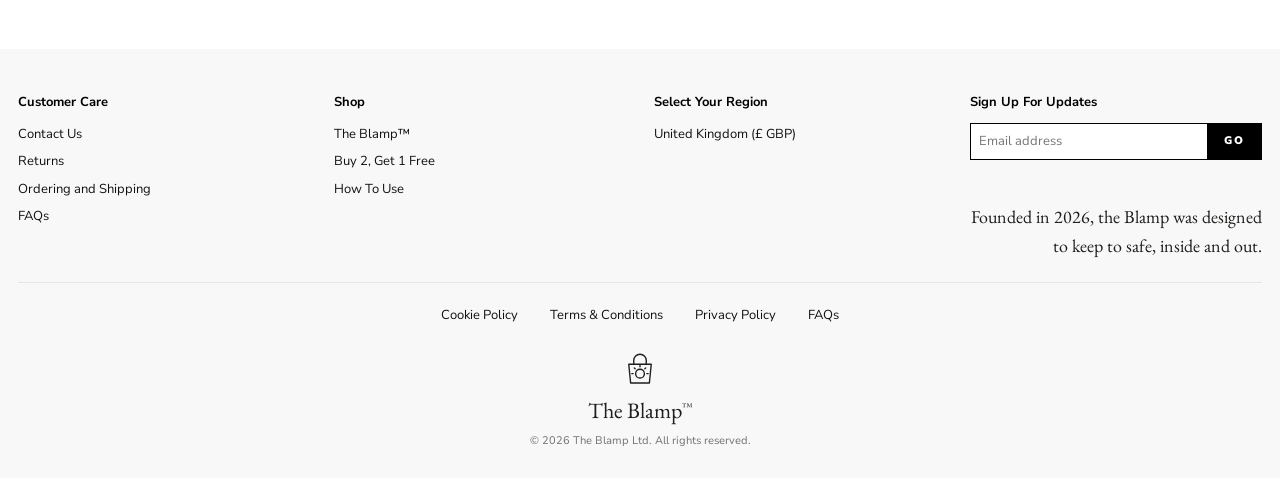
==== commit ce4f2e1d: "Add lifestyle photography to gallery, how-to and product section Move the three uploaded lifestyle s" ====
--- a/index.html
+++ b/index.html
@@ -157,16 +157,19 @@
             </figure>
           </div>
           <ul class="product__thumbs" aria-label="Product images">
-            <li><button class="product__thumb is-active" data-image="assets/img/pdp/pdp-01-front.jpg" data-alt="The Blamp™ heart-shaped keyring light, front view" aria-label="View image 1 of 10"><img src="assets/img/pdp/pdp-01-front-thumb.jpg" alt="" width="120" height="120" loading="lazy"></button></li>
-            <li><button class="product__thumb" data-image="assets/img/pdp/pdp-03-glow.jpg" data-alt="The Blamp™ glowing in the dark" aria-label="View image 2 of 10"><img src="assets/img/pdp/pdp-03-glow-thumb.jpg" alt="" width="120" height="120" loading="lazy"></button></li>
-            <li><button class="product__thumb" data-image="assets/img/pdp/pdp-04-in-bag.jpg" data-alt="The Blamp™ lighting the inside of a handbag" aria-label="View image 3 of 10"><img src="assets/img/pdp/pdp-04-in-bag-thumb.jpg" alt="" width="120" height="120" loading="lazy"></button></li>
-            <li><button class="product__thumb" data-image="assets/img/pdp/pdp-05-everyday.jpg" data-alt="The Blamp™ on a handbag, clutch, backpack and pet collar" aria-label="View image 4 of 10"><img src="assets/img/pdp/pdp-05-everyday-thumb.jpg" alt="" width="120" height="120" loading="lazy"></button></li>
-            <li><button class="product__thumb" data-image="assets/img/pdp/pdp-06-touch.jpg" data-alt="Touch control: tap once to turn on or off, long press to keep the light on, three brightness levels" aria-label="View image 5 of 10"><img src="assets/img/pdp/pdp-06-touch-thumb.jpg" alt="" width="120" height="120" loading="lazy"></button></li>
-            <li><button class="product__thumb" data-image="assets/img/pdp/pdp-07-usb-c.jpg" data-alt="USB-C rechargeable: 1.5 hour charge, up to 10 hours battery life, up to 300 charges" aria-label="View image 6 of 10"><img src="assets/img/pdp/pdp-07-usb-c-thumb.jpg" alt="" width="120" height="120" loading="lazy"></button></li>
-            <li><button class="product__thumb" data-image="assets/img/pdp/pdp-02-size.jpg" data-alt="Product size: heart 5.3 cm wide and high, chain 13 cm, ABS, 25 g" aria-label="View image 7 of 10"><img src="assets/img/pdp/pdp-02-size-thumb.jpg" alt="" width="120" height="120" loading="lazy"></button></li>
-            <li><button class="product__thumb" data-image="assets/img/pdp/pdp-09-box.jpg" data-alt="What is in the box: drawstring pouch, The Blamp™, USB-C cable and user manual" aria-label="View image 8 of 10"><img src="assets/img/pdp/pdp-09-box-thumb.jpg" alt="" width="120" height="120" loading="lazy"></button></li>
-            <li><button class="product__thumb" data-image="assets/img/pdp/pdp-08-packs.jpg" data-alt="Choose your pack: one to five Blamps" aria-label="View image 9 of 10"><img src="assets/img/pdp/pdp-08-packs-thumb.jpg" alt="" width="120" height="120" loading="lazy"></button></li>
-            <li><button class="product__thumb" data-image="assets/img/pdp/pdp-10-gift.jpg" data-alt="The Blamp™ as a gift: durable ABS, splash resistant, safe for kids and pets, lightweight" aria-label="View image 10 of 10"><img src="assets/img/pdp/pdp-10-gift-thumb.jpg" alt="" width="120" height="120" loading="lazy"></button></li>
+            <li><button class="product__thumb is-active" data-image="assets/img/pdp/pdp-01-front.jpg" data-alt="The Blamp™ heart-shaped keyring light, front view"><img src="assets/img/pdp/pdp-01-front-thumb.jpg" alt="" width="120" height="120" loading="lazy"></button></li>
+            <li><button class="product__thumb" data-image="assets/img/pdp/pdp-03-glow.jpg" data-alt="The Blamp™ glowing in the dark"><img src="assets/img/pdp/pdp-03-glow-thumb.jpg" alt="" width="120" height="120" loading="lazy"></button></li>
+            <li><button class="product__thumb" data-image="assets/img/pdp/lifestyle-01.jpg" data-alt="The Blamp™ lighting the inside of a black leather handbag on a marble table"><img src="assets/img/pdp/lifestyle-01-thumb.jpg" alt="" width="120" height="120" loading="lazy"></button></li>
+            <li><button class="product__thumb" data-image="assets/img/pdp/lifestyle-02.jpg" data-alt="The Blamp™ glowing beside perfume, sunglasses and a phone inside a handbag"><img src="assets/img/pdp/lifestyle-02-thumb.jpg" alt="" width="120" height="120" loading="lazy"></button></li>
+            <li><button class="product__thumb" data-image="assets/img/pdp/lifestyle-03.jpg" data-alt="The Blamp™ hanging from the clasp inside a black handbag, lighting a purse and lipstick"><img src="assets/img/pdp/lifestyle-03-thumb.jpg" alt="" width="120" height="120" loading="lazy"></button></li>
+            <li><button class="product__thumb" data-image="assets/img/pdp/pdp-04-in-bag.jpg" data-alt="The Blamp™ lighting the inside of a handbag"><img src="assets/img/pdp/pdp-04-in-bag-thumb.jpg" alt="" width="120" height="120" loading="lazy"></button></li>
+            <li><button class="product__thumb" data-image="assets/img/pdp/pdp-05-everyday.jpg" data-alt="The Blamp™ on a handbag, clutch, backpack and pet collar"><img src="assets/img/pdp/pdp-05-everyday-thumb.jpg" alt="" width="120" height="120" loading="lazy"></button></li>
+            <li><button class="product__thumb" data-image="assets/img/pdp/pdp-06-touch.jpg" data-alt="Touch control: tap once to turn on or off, long press to keep the light on, three brightness levels"><img src="assets/img/pdp/pdp-06-touch-thumb.jpg" alt="" width="120" height="120" loading="lazy"></button></li>
+            <li><button class="product__thumb" data-image="assets/img/pdp/pdp-07-usb-c.jpg" data-alt="USB-C rechargeable: 1.5 hour charge, up to 10 hours battery life, up to 300 charges"><img src="assets/img/pdp/pdp-07-usb-c-thumb.jpg" alt="" width="120" height="120" loading="lazy"></button></li>
+            <li><button class="product__thumb" data-image="assets/img/pdp/pdp-02-size.jpg" data-alt="Product size: heart 5.3 cm wide and high, chain 13 cm, ABS, 25 g"><img src="assets/img/pdp/pdp-02-size-thumb.jpg" alt="" width="120" height="120" loading="lazy"></button></li>
+            <li><button class="product__thumb" data-image="assets/img/pdp/pdp-09-box.jpg" data-alt="What is in the box: drawstring pouch, The Blamp™, USB-C cable and user manual"><img src="assets/img/pdp/pdp-09-box-thumb.jpg" alt="" width="120" height="120" loading="lazy"></button></li>
+            <li><button class="product__thumb" data-image="assets/img/pdp/pdp-08-packs.jpg" data-alt="Choose your pack: one to five Blamps"><img src="assets/img/pdp/pdp-08-packs-thumb.jpg" alt="" width="120" height="120" loading="lazy"></button></li>
+            <li><button class="product__thumb" data-image="assets/img/pdp/pdp-10-gift.jpg" data-alt="The Blamp™ as a gift: durable ABS, splash resistant, safe for kids and pets, lightweight"><img src="assets/img/pdp/pdp-10-gift-thumb.jpg" alt="" width="120" height="120" loading="lazy"></button></li>
           </ul>
         </div>
 
@@ -271,6 +274,27 @@
           </div>
         </div>
       </div>
+
+      <div class="product-blocks" aria-labelledby="product-blocks-title">
+        <div class="section-heading">
+          <p class="section-heading__eyebrow">Inside every bag</p>
+          <h3 class="section-heading__title product-blocks__title" id="product-blocks-title">Light exactly where you need it</h3>
+        </div>
+        <ul class="product-blocks__grid">
+          <li class="product-blocks__item">
+            <figure class="product-blocks__media"><img src="assets/img/pdp/lifestyle-01.jpg" alt="The Blamp™ lighting the inside of a black leather handbag on a marble table" width="1200" height="1200" loading="lazy"></figure>
+            <p class="product-blocks__caption"><strong>The evening bag.</strong> One tap and the lipstick, keys and phone are right there.</p>
+          </li>
+          <li class="product-blocks__item">
+            <figure class="product-blocks__media"><img src="assets/img/pdp/lifestyle-02.jpg" alt="The Blamp™ glowing beside perfume, sunglasses and a phone inside a handbag" width="1200" height="1200" loading="lazy"></figure>
+            <p class="product-blocks__caption"><strong>The everyday tote.</strong> Clips to the inside ring and stays out of the way until you need it.</p>
+          </li>
+          <li class="product-blocks__item">
+            <figure class="product-blocks__media"><img src="assets/img/pdp/lifestyle-03.jpg" alt="The Blamp™ hanging from the clasp inside a black handbag, lighting a purse and lipstick" width="1200" height="1200" loading="lazy"></figure>
+            <p class="product-blocks__caption"><strong>The work bag.</strong> Soft, glare-free light that finds the card at the bottom of the bag.</p>
+          </li>
+        </ul>
+      </div>
     </section>
 
     <!-- ===================== SECTION 3 : HOW TO USE ===================== -->
@@ -305,7 +329,7 @@
 
         <article class="how-to__card">
           <figure class="how-to__media" data-image-slot="how-to-3">
-            <img src="assets/img/pdp/pdp-04-in-bag.jpg" alt="The Blamp lighting up keys, a phone and a purse inside a handbag" width="1200" height="1200" loading="lazy">
+            <img src="assets/img/pdp/lifestyle-02.jpg" alt="The Blamp lighting up perfume, sunglasses and a phone inside a handbag" width="1200" height="1200" loading="lazy">
           </figure>
           <div class="how-to__body">
             <span class="how-to__step">03</span>
--- a/assets/css/styles.css
+++ b/assets/css/styles.css
@@ -337,6 +337,18 @@
   .product__layout { grid-template-columns: minmax(0, 1.15fr) minmax(0, 1fr); gap: 3.5rem; align-items: start; }
   .product__details { position: sticky; top: calc(var(--updates-h) + var(--header-compact-h) + 24px); }
 }
+
+/* Editorial lifestyle row at the foot of the product section (Mulberry .product-blocks) */
+.product-blocks { margin-top: 4rem; padding-top: 3rem; border-top: 1px solid var(--grey-150); }
+.product-blocks__title { font-size: 1.85714rem; }
+.product-blocks__grid { display: grid; grid-template-columns: 1fr; gap: 24px; }
+.product-blocks__media { margin: 0 0 .75rem; aspect-ratio: 1; background: var(--grey-100); overflow: hidden; }
+.product-blocks__media img { width: 100%; height: 100%; object-fit: cover; transition: transform .6s var(--ease); }
+.product-blocks__item:hover .product-blocks__media img { transform: scale(1.03); }
+.product-blocks__caption { margin: 0; font-size: .92857rem; color: var(--grey-900); max-width: 34ch; }
+.product-blocks__caption strong { display: block; font-family: var(--font-serif); font-size: 1.28571rem; font-weight: 400; color: var(--black); margin-bottom: .15rem; }
+@media (min-width: 769px) { .product-blocks__grid { grid-template-columns: repeat(3, 1fr); gap: 24px; } }
+@media (prefers-reduced-motion: reduce) { .product-blocks__media img { transition: none; } }
 
 /* --------------------------------------------------------------------------
    Section 3 — How to use (3 containers, 1 / 2 / 2 layout)
